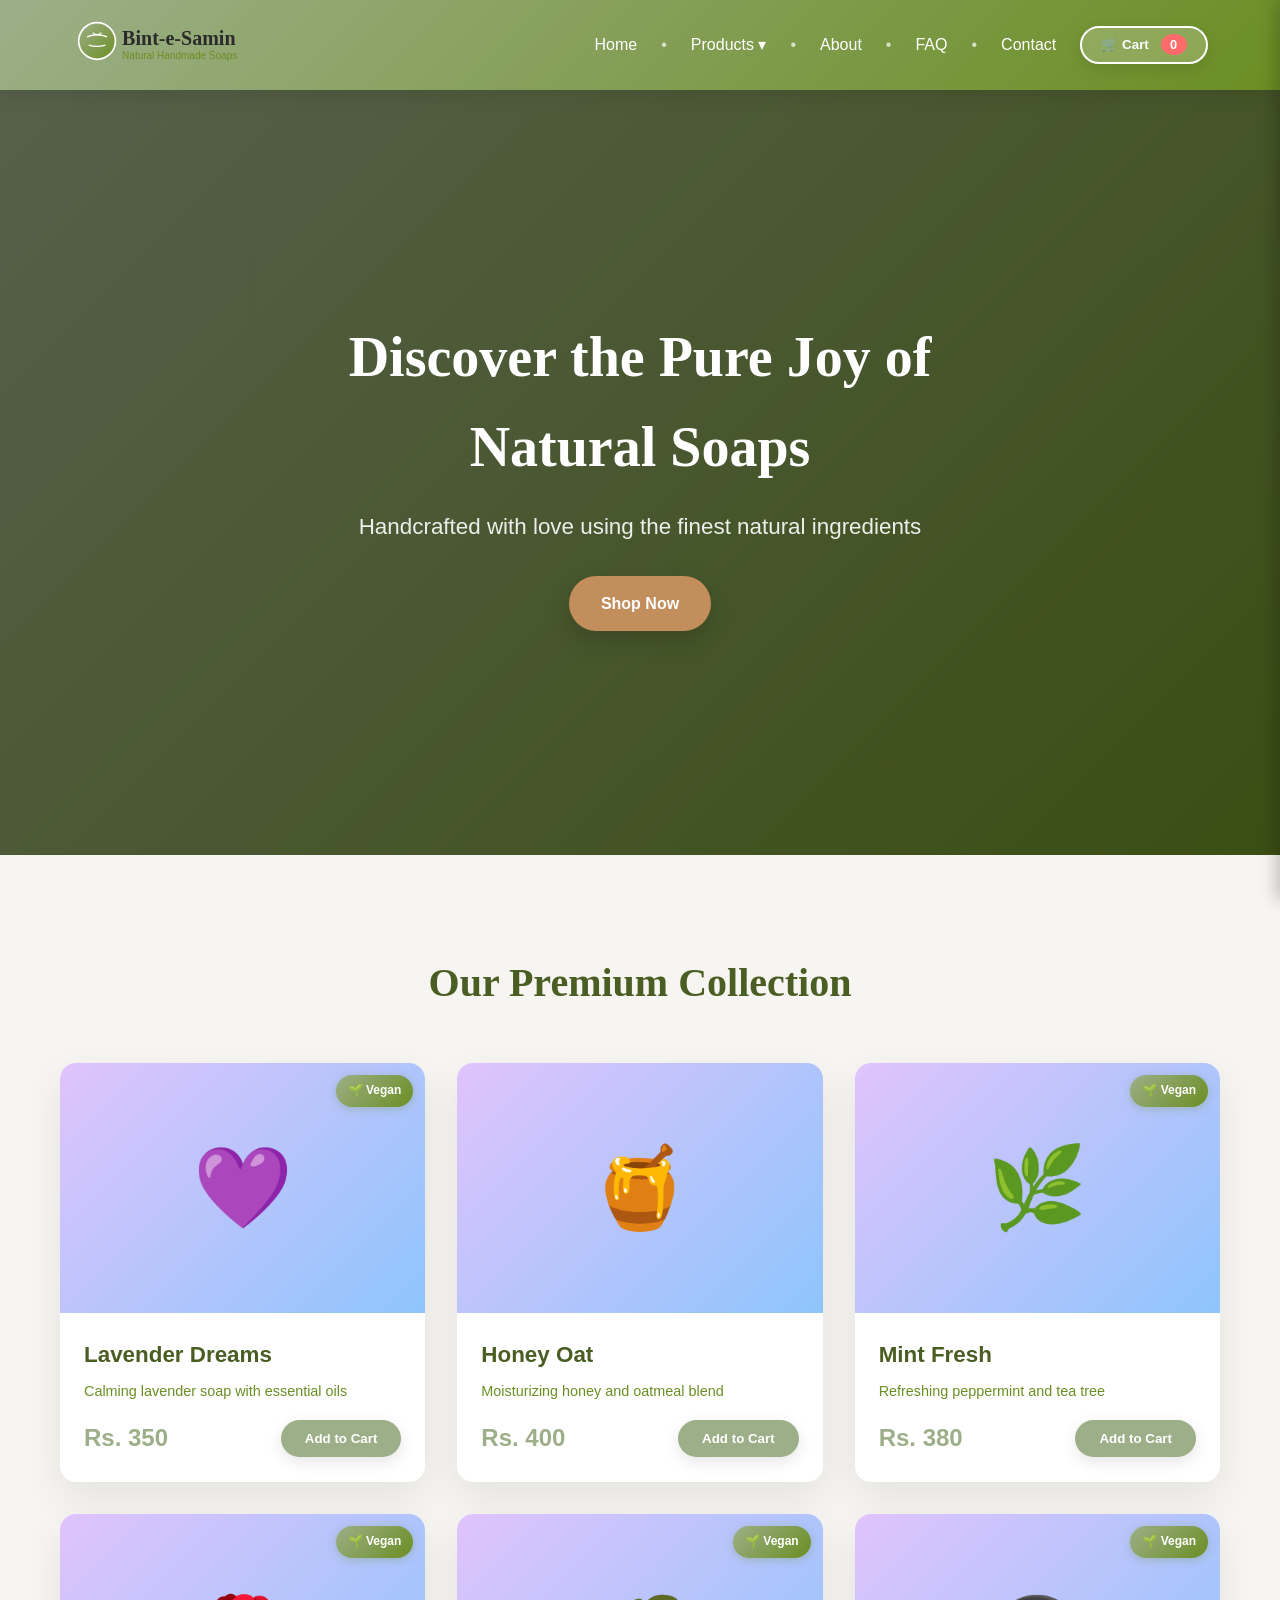
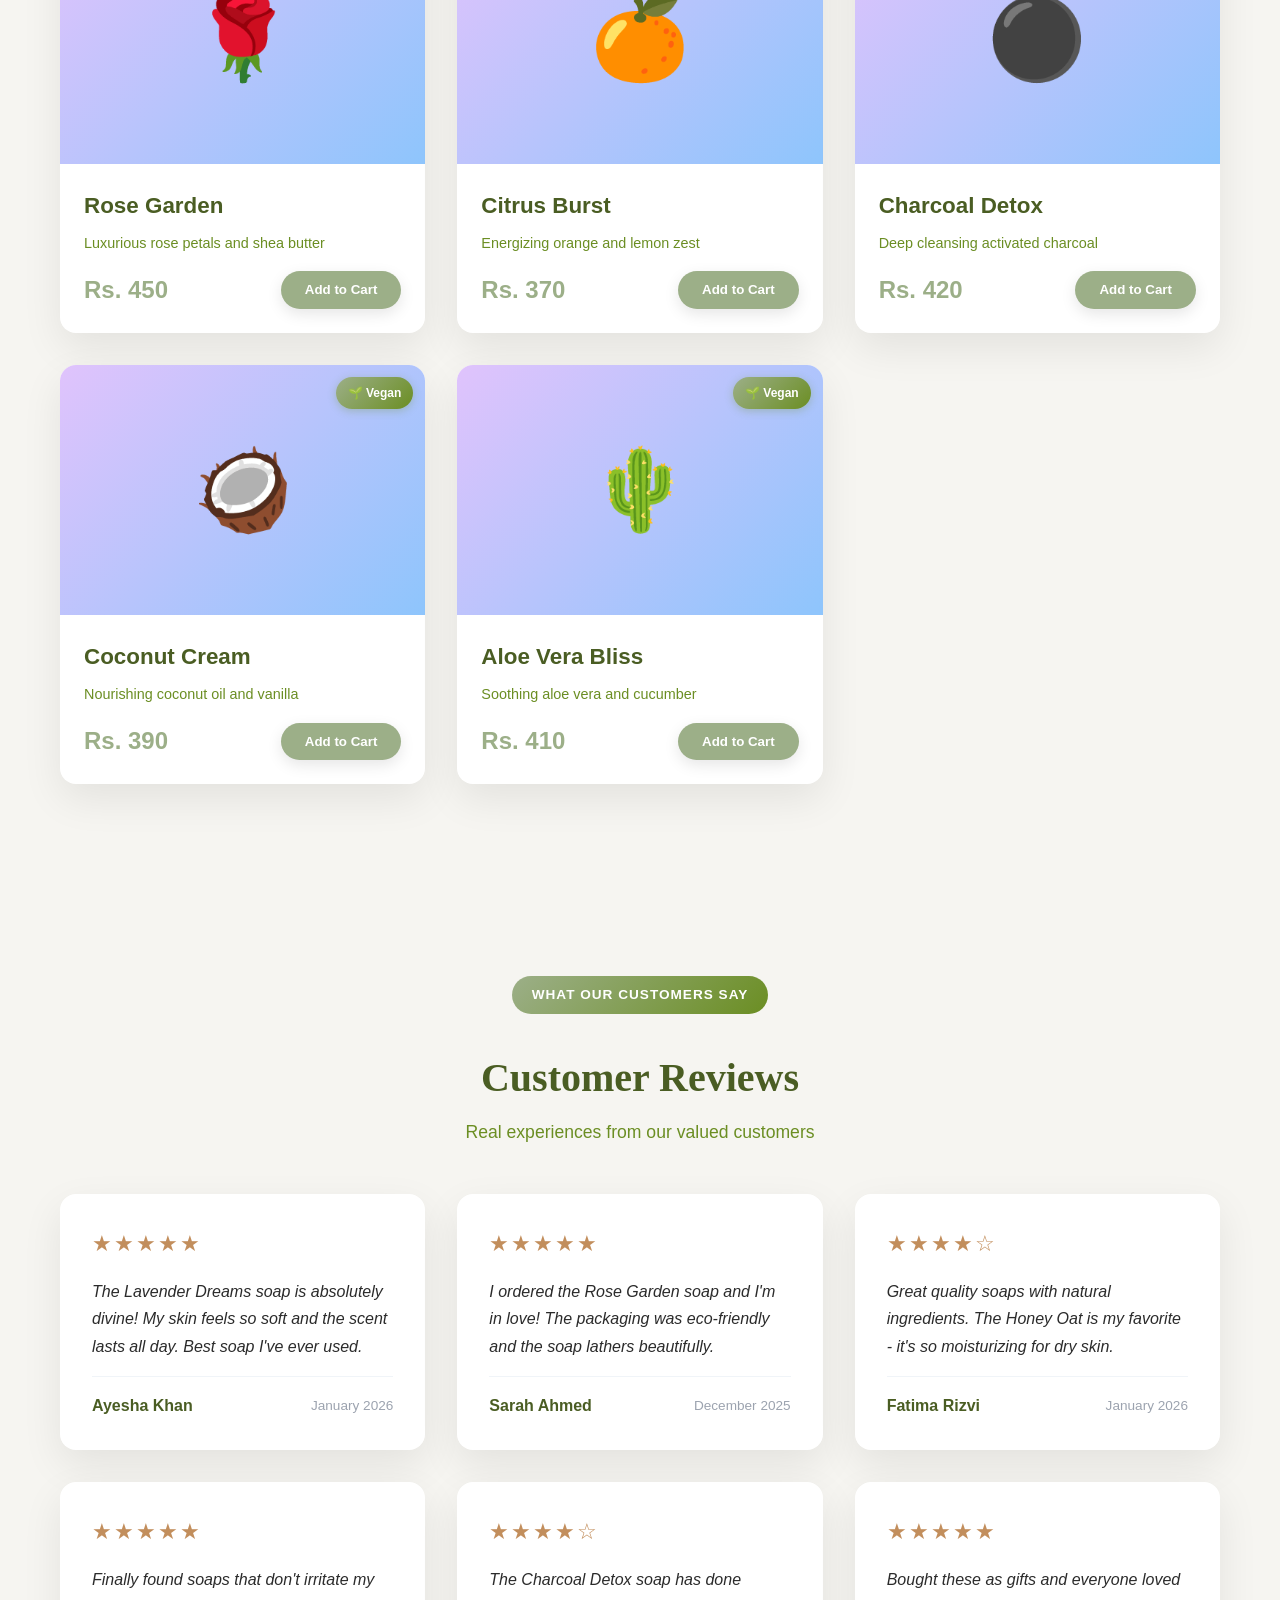
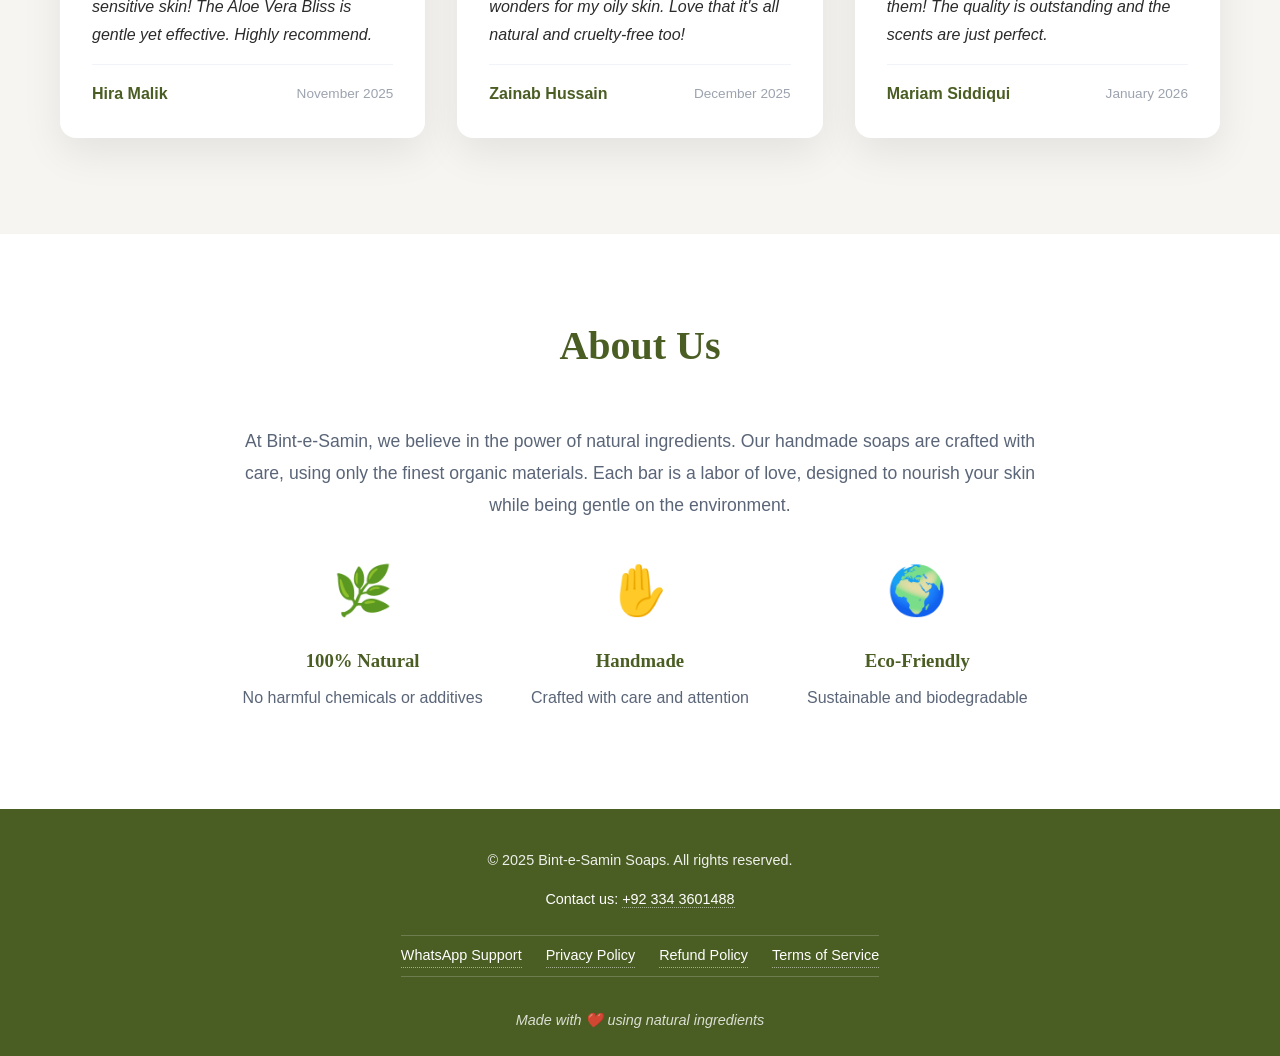
==== index.html @ ec141e9e "Add Products dropdown menu with badges and frosted glass effect - Replaced Products nav link with dr" ====
<!DOCTYPE html>
<html lang="en">
<head>

    <!-- Google tag (gtag.js) -->
<script async src="https://www.googletagmanager.com/gtag/js?id=G-VL5KR17Z7"></script>
<script>
  window.dataLayer = window.dataLayer || [];
  function gtag(){dataLayer.push(arguments);}
  gtag('js', new Date());

  gtag('config', 'G-VL5KR17Z7');
</script>
    <meta charset="UTF-8">
    <meta name="viewport" content="width=device-width, initial-scale=1.0">
    <title>Bint-e-Samin Soaps - Natural Handmade Soaps</title>
    <meta name="description" content="Discover handcrafted natural soaps made with organic ingredients. Bint-e-Samin offers lavender, honey oat, mint, rose, and more. Shop now with WhatsApp checkout!">
    <meta name="keywords" content="natural soaps, handmade soaps, organic soap, lavender soap, honey oat soap, Pakistan soap shop, Bint-e-Samin">
    <meta name="author" content="Bint-e-Samin Soaps">
    <meta name="robots" content="index, follow">

    <!-- Open Graph / Facebook -->
    <meta property="og:type" content="website">
    <meta property="og:title" content="Bint-e-Samin Soaps - Natural Handmade Soaps">
    <meta property="og:description" content="Discover handcrafted natural soaps made with organic ingredients. 100% natural, eco-friendly, and cruelty-free.">
    <meta property="og:site_name" content="Bint-e-Samin Soaps">

    <!-- Twitter -->
    <meta name="twitter:card" content="summary_large_image">
    <meta name="twitter:title" content="Bint-e-Samin Soaps - Natural Handmade Soaps">
    <meta name="twitter:description" content="Discover handcrafted natural soaps made with organic ingredients. 100% natural, eco-friendly, and cruelty-free.">
    <meta name="twitter:image" content="https://mbilalsiddiqi.github.io/bint-e-samin-soaps/logo.svg">

    <!-- Theme Color -->
    <meta name="theme-color" content="#9CAF88">

    <!-- Favicon -->
    <link rel="icon" type="image/svg+xml" href="favicon.svg">
    <link rel="alternate icon" href="favicon.ico">
    <link rel="apple-touch-icon" href="apple-touch-icon.png">

    <!-- Open Graph / Facebook -->
    <meta property="og:image" content="https://mbilalsiddiqi.github.io/bint-e-samin-soaps/logo.svg">
    <meta property="og:image:alt" content="Bint-e-Samin Soaps Logo">
    <meta property="og:image:width" content="200">
    <meta property="og:image:height" content="60">

    <!-- Content Security Policy -->
    <meta http-equiv="Content-Security-Policy" content="default-src 'self'; script-src 'self' https://www.googletagmanager.com https://*.google-analytics.com; style-src 'self' 'unsafe-inline' https://fonts.googleapis.com; img-src 'self' data: https:; font-src 'self' https://fonts.gstatic.com; connect-src 'self' https://wa.me https://www.googletagmanager.com https://*.google-analytics.com; frame-ancestors 'none'; form-action 'self' https://wa.me;">

    <!-- Schema.org JSON-LD -->
    <script type="application/ld+json">
    {
      "@context": "https://schema.org",
      "@type": "WebSite",
      "name": "Bint-e-Samin Soaps",
      "alternateName": "Bint-e-Samin Natural Handmade Soaps",
      "url": "https://mbilalsiddiqi.github.io/bint-e-samin-soaps",
      "potentialAction": {
        "@type": "SearchAction",
        "target": "https://mbilalsiddiqi.github.io/bint-e-samin-soaps/?search={search_term_string}",
        "query-input": "required name=search_term_string"
      }
    }
    </script>

    <script type="application/ld+json">
    {
      "@context": "https://schema.org",
      "@type": "Store",
      "@id": "https://mbilalsiddiqi.github.io/bint-e-samin-soaps/#store",
      "name": "Bint-e-Samin Soaps",
      "alternateName": "Bint-e-Samin Natural Handmade Soaps",
      "description": "Handcrafted natural soaps made with organic ingredients. 100% natural, eco-friendly, and cruelty-free products.",
      "url": "https://mbilalsiddiqi.github.io/bint-e-samin-soaps",
      "logo": "https://mbilalsiddiqi.github.io/bint-e-samin-soaps/favicon.svg",
      "telephone": "+92-334-3601488",
      "address": {
        "@type": "PostalAddress",
        "addressCountry": "PK"
      },
      "contactPoint": {
        "@type": "ContactPoint",
        "telephone": "+92-334-3601488",
        "contactType": "Customer Service",
        "availableLanguage": ["en", "ur"]
      },
      "paymentAccepted": ["Cash on Delivery", "Bank Transfer", "Mobile Wallet"],
      "priceRange": "PKR 350-450",
      "currenciesAccepted": "PKR",
      "openingHoursSpecification": [
        {
          "@type": "OpeningHoursSpecification",
          "dayOfWeek": ["Monday", "Tuesday", "Wednesday", "Thursday", "Friday", "Saturday", "Sunday"],
          "opens": "09:00",
          "closes": "22:00"
        }
      ],
      "sameAs": [
        "https://wa.me/923343601488"
      ],
      "hasOfferCatalog": {
        "@type": "OfferCatalog",
        "name": "Natural Handmade Soaps"
      }
    }
    </script>

    <link rel="preconnect" href="https://fonts.googleapis.com">
    <link rel="preconnect" href="https://fonts.gstatic.com" crossorigin>
    <link href="https://fonts.googleapis.com/css2?family=Inter:wght@300;400;500;600;700&family=Playfair+Display:ital,wght@0,400;0,700;0,800;1,400;1,700&display=swap" rel="stylesheet">
    <link rel="stylesheet" href="assets/css/styles.css">
</head>
<body>
    <!-- Skip to main content link for keyboard navigation -->
    <a href="#main-content" class="skip-link">Skip to main content</a>

    <!-- Header -->
    <header>
        <div class="navbar">
            <div class="container">
                <a href="index.html" class="logo">
                    <img src="logo.svg" alt="Bint-e-Samin Soaps - Natural Handmade Soaps" class="logo-img">
                </a>
                <button class="hamburger" id="hamburger" aria-label="Toggle navigation menu" aria-expanded="false" aria-controls="navLinks">
                    <span></span>
                    <span></span>
                    <span></span>
                </button>
                <nav class="nav-links" id="navLinks" aria-label="Main navigation">
                    <ul>
                        <li><a href="index.html">Home</a></li>
                        <li class="dropdown"><button class="dropdown-toggle" aria-expanded="false">Products ▾</button><ul class="dropdown-menu"><li><a href="products.html#lavender">Lavender Dreams <span class="badge best-seller">Best Seller</span></a></li><li><a href="products.html#honey">Honey Oat</a></li><li><a href="products.html#rose">Rose Garden</a></li><li><a href="products.html#mint">Mint Fresh <span class="badge limited">Limited</span></a></li><li class="divider"></li><li><a href="products.html">View All Products</a></li></ul></li>
                        <li><a href="about.html">About</a></li>
                        <li><a href="faq.html">FAQ</a></li>
                        <li><a href="contact.html">Contact</a></li>
                    </ul>
                    <button class="cart-btn" aria-label="Open shopping cart" aria-expanded="false" aria-controls="cartSidebar">
                        <span aria-hidden="true">🛒</span> Cart <span class="cart-count" id="cartCount" aria-live="polite" aria-label="Items in cart">0</span>
                    </button>
                </nav>
            </div>
        </div>
    </header>

    <!-- Hero Section -->
    <main id="main-content">
        <section id="home" class="hero">
            <div class="container">
                <div class="hero-content">
                    <h2>Discover the Pure Joy of Natural Soaps</h2>
                    <p>Handcrafted with love using the finest natural ingredients</p>
                    <a href="products.html" class="btn-primary">Shop Now</a>
                </div>
            </div>
        </section>

        <!-- Products Section -->
        <section id="products" class="products-section" aria-labelledby="products-title">
            <div class="container">
                <h2 class="section-title animate-on-scroll animate-fade-up" id="products-title">Our Premium Collection</h2>
                <div class="products-grid" id="productsGrid" role="list" aria-label="Product list">
                    <!-- Products will be loaded by JavaScript -->
                </div>
            </div>
        </section>

        <!-- Customer Reviews Section -->
        <section class="reviews-section" aria-labelledby="reviews-title">
            <div class="container">
                <div class="section-header animate-on-scroll animate-fade-in">
                    <span class="section-label">What Our Customers Say</span>
                    <h2 id="reviews-title">Customer Reviews</h2>
                    <p>Real experiences from our valued customers</p>
                </div>
                <div class="reviews-grid" id="reviewsGrid" role="list" aria-label="Customer reviews">
                    <!-- Reviews will be loaded by JavaScript -->
                </div>
            </div>
        </section>

        <!-- About Section -->
        <section id="about" class="about-section" aria-labelledby="about-title">
            <div class="container">
                <h2 class="section-title animate-on-scroll animate-fade-up" id="about-title">About Us</h2>
                <div class="about-content animate-on-scroll animate-fade-up">
                    <p>At Bint-e-Samin, we believe in the power of natural ingredients. Our handmade soaps are crafted with care, using only the finest organic materials. Each bar is a labor of love, designed to nourish your skin while being gentle on the environment.</p>
                    <div class="features" role="list">
                        <div class="feature" role="listitem">
                            <span class="feature-icon" aria-hidden="true">🌿</span>
                            <h3>100% Natural</h3>
                            <p>No harmful chemicals or additives</p>
                        </div>
                        <div class="feature" role="listitem">
                            <span class="feature-icon" aria-hidden="true">✋</span>
                            <h3>Handmade</h3>
                            <p>Crafted with care and attention</p>
                        </div>
                        <div class="feature" role="listitem">
                            <span class="feature-icon" aria-hidden="true">🌍</span>
                            <h3>Eco-Friendly</h3>
                            <p>Sustainable and biodegradable</p>
                        </div>
                    </div>
                </div>
            </div>
        </section>
    </main>

    <!-- Cart Sidebar -->
    <aside class="cart-sidebar" id="cartSidebar" role="dialog" aria-label="Shopping cart" aria-hidden="true">
        <div class="cart-header">
            <h2 id="cart-title">Your Cart</h2>
            <button class="close-btn" aria-label="Close cart">
                <span aria-hidden="true">✕</span>
            </button>
        </div>
        <div class="cart-items" id="cartItems" role="list" aria-live="polite">
            <p class="empty-cart">Your cart is empty</p>
        </div>
        <div class="cart-footer">
            <div class="cart-total">
                <span>Total:</span>
                <span class="total-amount" id="totalAmount" aria-live="polite">Rs. 0</span>
            </div>
            <button class="btn-checkout" aria-label="Checkout via WhatsApp">
                <span aria-hidden="true">💬</span> Checkout via WhatsApp
            </button>
        </div>
    </aside>

    <!-- Overlay -->
    <div class="overlay" id="overlay" aria-hidden="true"></div>

    <!-- Footer -->
    <footer>
        <div class="container">
            <div class="footer-content">
                <p class="copyright">&copy; 2025 Bint-e-Samin Soaps. All rights reserved.</p>
                <p class="contact-info">Contact us: <a href="https://wa.me/923343601488" class="footer-link">+92 334 3601488</a></p>

                <div class="footer-links">
                    <a href="https://wa.me/923343601488" class="footer-link">WhatsApp Support</a>
                    <a href="privacy.html" class="footer-link">Privacy Policy</a>
                    <a href="refund.html" class="footer-link">Refund Policy</a>
                    <a href="terms.html" class="footer-link">Terms of Service</a>
                </div>

                <p class="brand-message">Made with ❤️ using natural ingredients</p>
            </div>
        </div>
    </footer>

    <script src="assets/js/script.js"></script>
</body>
</html>
---- assets/css/styles.css ----
/* Reset and Base Styles */
* {
    margin: 0;
    padding: 0;
    box-sizing: border-box;
}

:root {
    --primary: #9CAF88;
    --secondary: #F6F5F1;
    --accent: #C28E5C;
    --text-dark: #2B2B2B;
    --text-light: #6B8E23;
    --white: #FFFFFF;
    --cream: #FAF9F6;
    --olive: #6B8E23;
    --dark-green: #4A5D23;
}

body {
    font-family: 'Inter', 'Segoe UI', Tahoma, Geneva, Verdana, sans-serif, "Apple Color Emoji", "Segoe UI Emoji", "Segoe UI Symbol", "Noto Color Emoji";
    line-height: 1.6;
    color: var(--text-dark);
    background-color: var(--secondary);
}

/* ============================================
   ACCESSIBILITY STYLES
   ============================================ */

/* Skip to main content link - visible only on focus */
.skip-link {
    position: absolute;
    top: -100px;
    left: 50%;
    transform: translateX(-50%);
    background: #9CAF88;
    color: white;
    padding: 0.75rem 1.5rem;
    border-radius: 0 0 8px 8px;
    text-decoration: none;
    font-weight: 600;
    z-index: 10000;
    transition: top 0.3s ease;
}

.skip-link:focus {
    top: 0;
    outline: 3px solid #4A5D23;
    outline-offset: 2px;
}

/* Visually hidden class for screen reader only content */
.visually-hidden {
    position: absolute;
    width: 1px;
    height: 1px;
    padding: 0;
    margin: -1px;
    overflow: hidden;
    clip: rect(0, 0, 0, 0);
    white-space: nowrap;
    border: 0;
}

/* Focus visible styles for keyboard navigation */
:focus-visible {
    outline: 3px solid #9CAF88;
    outline-offset: 2px;
}

/* Remove default focus for mouse users */
:focus:not(:focus-visible) {
    outline: none;
}

/* Enhanced focus styles for buttons */
button:focus-visible,
.btn-primary:focus-visible,
.btn-add-cart:focus-visible,
.btn-checkout:focus-visible,
.btn-submit:focus-visible,
.cart-btn:focus-visible {
    outline: 3px solid #4A5D23;
    outline-offset: 2px;
    box-shadow: 0 0 0 4px rgba(102, 126, 234, 0.3);
}

/* Enhanced focus styles for links */
a:focus-visible {
    outline: 3px solid #9CAF88;
    outline-offset: 2px;
    border-radius: 4px;
}

/* Focus styles for form inputs */
input:focus-visible,
select:focus-visible,
textarea:focus-visible {
    outline: 3px solid #9CAF88;
    outline-offset: 0;
    border-color: #9CAF88;
}

/* High contrast focus for navigation */
.nav-links a:focus-visible {
    outline: 2px solid white;
    outline-offset: 4px;
    background: rgba(255, 255, 255, 0.2);
    border-radius: 4px;
}

/* Focus styles for hamburger menu */
.hamburger:focus-visible {
    outline: 2px solid white;
    outline-offset: 4px;
}

.container {
    max-width: 1200px;
    margin: 0 auto;
    padding: 0 20px;
}

/* Header and Navigation */
header {
    background: linear-gradient(135deg, var(--primary) 0%, var(--olive) 100%);
    color: white;
    box-shadow: 0 5px 20px rgba(0,0,0,0.1);
    z-index: 100;
    position: relative;
}

.navbar {
    padding: 1rem 0;
}

.navbar .container {
    display: flex;
    justify-content: space-between; /* Logo on left, nav on right */
    align-items: center;
    padding: 0 2rem; /* Add padding to sides */
}

.logo {
    text-decoration: none;
    color: white;
    transition: opacity 0.3s;
    flex-shrink: 0; /* Prevent logo from shrinking */
}

.logo:hover {
    opacity: 0.9;
}

.logo-img {
    height: 50px;
    width: auto;
    max-width: 100%;
}

.logo h1 {
    font-size: 1.8rem;
    margin: 0;
    color: white;
    font-family: 'Playfair Display', serif;
    font-weight: 700;
}

.tagline {
    font-size: 0.8rem;
    opacity: 0.9;
    color: white;
    font-family: 'Inter', sans-serif;
    margin-top: 0.25rem;
    display: block;
}

.nav-links {
    display: flex;
    align-items: center;
    margin: 0;
    padding: 0;
}

.nav-links ul {
    display: flex;
    list-style: none;
    margin: 0;
    padding: 0;
    gap: 1.5rem; /* Space between navigation items */
}

.nav-links li {
    position: relative;
    display: flex;
    align-items: center;
}

.nav-links li:not(:last-child)::after {
    content: "•"; /* Bullet point */
    margin-left: 1.5rem;
    color: white;
    opacity: 0.7;
}

.nav-links a {
    color: white;
    text-decoration: none;
    transition: all 0.3s ease;
    font-weight: 500;
    font-size: 1rem;
    padding: 0.5rem 0;
    position: relative;
}

.nav-links a:hover {
    opacity: 0.8;
    text-decoration: underline; /* Subtle underline on hover */
}

/* Products Dropdown */
.dropdown {
    position: relative;
}

.dropdown-toggle {
    background: none;
    border: none;
    font: inherit;
    color: white;
    cursor: pointer;
    padding: 0;
    font-weight: 500;
    font-size: 1rem;
    transition: all 0.3s ease;
}

.dropdown-toggle:hover {
    opacity: 0.8;
}

.dropdown-menu {
    position: absolute;
    top: calc(100% + 12px);
    left: 50%;
    transform: translateX(-50%) translateY(10px);
    min-width: 240px;
    background: rgba(255, 255, 255, 0.92);
    backdrop-filter: blur(12px);
    border-radius: 16px;
    box-shadow: 0 15px 40px rgba(0, 0, 0, 0.12), 0 0 0 1px rgba(0, 0, 0, 0.04);
    padding: 8px 0;
    opacity: 0;
    visibility: hidden;
    transition: all 0.3s cubic-bezier(0.4, 0, 0.2, 1);
    z-index: 999;
    list-style: none;
    margin: 0;
}

.dropdown:hover .dropdown-menu,
.dropdown.open .dropdown-menu {
    opacity: 1;
    visibility: visible;
    transform: translateX(-50%) translateY(0);
}

.dropdown-menu li {
    list-style: none;
}

.dropdown-menu a {
    display: flex;
    align-items: center;
    padding: 10px 20px;
    text-decoration: none;
    color: #333;
    font-weight: 500;
    font-size: 0.95rem;
    transition: background 0.2s ease, padding-left 0.2s ease;
}

.dropdown-menu a:hover {
    background: rgba(156, 175, 136, 0.12);
    padding-left: 24px;
}

.dropdown-menu .divider {
    height: 1px;
    background: #eee;
    margin: 6px 12px;
}

.badge {
    font-size: 0.65rem;
    padding: 2px 8px;
    border-radius: 20px;
    margin-left: auto;
    font-weight: 600;
    text-transform: uppercase;
    letter-spacing: 0.5px;
}

.badge.best-seller {
    background: #9CAF88;
    color: white;
}

.badge.limited {
    background: #E8945A;
    color: white;
}

/* Position the cart button next to navigation */
.nav-links > button {
    margin-left: 1.5rem; /* Space between last nav item and cart button */
}

.cart-btn {
    background: rgba(255,255,255,0.2);
    color: white;
    border: 2px solid white;
    padding: 0.6rem 1.2rem;
    border-radius: 999px;
    cursor: pointer;
    font-weight: 600;
    transition: all 0.3s;
    box-shadow: 0 5px 15px rgba(0,0,0,.1);
    margin-left: 1.5rem; /* Add space from navigation items */
}

.cart-btn:hover {
    background: white;
    color: var(--primary);
    transform: translateY(-2px);
    box-shadow: 0 8px 25px rgba(0,0,0,.2);
}

.cart-count {
    background: #ff6b6b;
    padding: 0.2rem 0.6rem;
    border-radius: 50%;
    font-size: 0.8rem;
    margin-left: 0.5rem;
}

/* Hamburger Menu */
.hamburger {
    display: none;
    flex-direction: column;
    justify-content: space-between;
    width: 30px;
    height: 21px;
    background: transparent;
    border: none;
    cursor: pointer;
    padding: 0;
    z-index: 101;
}

.hamburger span {
    display: block;
    width: 100%;
    height: 3px;
    background: white;
    border-radius: 3px;
    transition: all 0.3s ease;
}

.hamburger.active span:nth-child(1) {
    transform: rotate(45deg) translate(5px, 5px);
}

.hamburger.active span:nth-child(2) {
    opacity: 0;
}

.hamburger.active span:nth-child(3) {
    transform: rotate(-45deg) translate(7px, -6px);
}

/* Hero Section */
.hero {
    min-height: 85vh;
    display: flex;
    align-items: center;
    background:
        linear-gradient(rgba(0,0,0,.45), rgba(0,0,0,.45)),
        linear-gradient(135deg, #9CAF88 0%, #6B8E23 100%);
    color: white;
    padding: 6rem 0;
    text-align: center;
}

.hero-content h2 {
    font-family: 'Playfair Display', serif;
    font-size: 3.5rem;
    margin-bottom: 1rem;
    font-weight: 700;
}

.hero-content p {
    font-size: 1.4rem;
    margin-bottom: 2rem;
    opacity: 0.9;
}

.btn-primary {
    display: inline-block;
    background: var(--accent);
    color: white;
    padding: 0.9rem 2rem;
    border-radius: 999px;
    text-decoration: none;
    font-weight: 600;
    transition: all .2s ease;
    box-shadow: 0 10px 25px rgba(0,0,0,.15);
}

.btn-primary:hover {
    transform: translateY(-2px);
    box-shadow: 0 15px 35px rgba(0,0,0,.25);
}

/* Products Section */
.products-section {
    padding: 6rem 0;
}

/* Filter Bar */
.filter-bar {
    display: flex;
    flex-wrap: wrap;
    gap: 1rem;
    justify-content: space-between;
    align-items: center;
    margin-bottom: 2rem;
    padding: 1.5rem;
    background: white;
    border-radius: 15px;
    box-shadow: 0 5px 15px rgba(0,0,0,0.08);
}

.search-box {
    position: relative;
    flex: 1;
    min-width: 250px;
}

.search-box input {
    width: 100%;
    padding: 0.8rem 1rem 0.8rem 3rem;
    border: 2px solid #e2e8f0;
    border-radius: 25px;
    font-size: 1rem;
    transition: border-color 0.3s, box-shadow 0.3s;
}

.search-box input:focus {
    outline: none;
    border-color: #9CAF88;
    box-shadow: 0 0 0 3px rgba(102, 126, 234, 0.1);
}

.search-icon {
    position: absolute;
    left: 1rem;
    top: 50%;
    transform: translateY(-50%);
    font-size: 1.2rem;
}

.filter-controls {
    display: flex;
    gap: 1rem;
    flex-wrap: wrap;
}

.filter-controls select {
    padding: 0.8rem 1.5rem;
    border: 2px solid #e2e8f0;
    border-radius: 25px;
    font-size: 1rem;
    background: white;
    cursor: pointer;
    transition: border-color 0.3s;
}

.filter-controls select:focus {
    outline: none;
    border-color: #9CAF88;
}

.results-count {
    color: #6B8E23; /* Improved contrast from #718096 for WCAG AA */
    margin-bottom: 1rem;
    font-size: 0.95rem;
}

.no-results {
    text-align: center;
    color: #6B8E23; /* Improved contrast from #718096 for WCAG AA */
    padding: 3rem;
    font-size: 1.1rem;
}

.section-title {
    text-align: center;
    font-size: 2.5rem;
    margin-bottom: 3rem;
    color: var(--dark-green);
    font-family: 'Playfair Display', serif;
}

.products-grid {
    display: grid;
    grid-template-columns: repeat(auto-fill, minmax(280px, 1fr));
    gap: 2rem;
}

.product-card {
    background: var(--white);
    border-radius: 16px;
    overflow: hidden;
    box-shadow: 0 15px 40px rgba(0,0,0,.08);
    transition: transform 0.3s ease, box-shadow 0.3s ease;
    position: relative;
}

.product-card:hover {
    transform: translateY(-6px);
    box-shadow: 0 20px 50px rgba(0,0,0,0.15);
}

/* Vegan Tag */
.vegan-tag {
    position: absolute;
    top: 12px;
    right: 12px;
    background: linear-gradient(135deg, #9CAF88 0%, #6B8E23 100%);
    color: white;
    padding: 0.4rem 0.75rem;
    border-radius: 20px;
    font-size: 0.75rem;
    font-weight: 600;
    z-index: 10;
    box-shadow: 0 2px 8px rgba(107, 142, 35, 0.3);
    animation: pulse-vegan 2s ease-in-out infinite;
}

@keyframes pulse-vegan {
    0%, 100% { transform: scale(1); }
    50% { transform: scale(1.05); }
}

.vegan-tag:focus-visible {
    outline: 2px solid white;
    outline-offset: 2px;
}

.product-image {
    width: 100%;
    height: 250px;
    background: linear-gradient(135deg, #e0c3fc 0%, #8ec5fc 100%);
    display: flex;
    align-items: center;
    justify-content: center;
    font-size: 5rem;
    transition: transform 0.3s ease;
}

.product-card:hover .product-image {
    transform: scale(1.1);
}

.product-info {
    padding: 1.5rem;
}

.product-name {
    font-size: 1.4rem;
    margin-bottom: 0.5rem;
    color: #4A5D23;
}

.product-description {
    color: #6B8E23; /* Improved contrast from #718096 for WCAG AA */
    margin-bottom: 1rem;
    font-size: 0.9rem;
}

.product-footer {
    display: flex;
    justify-content: space-between;
    align-items: center;
}

.product-price {
    font-size: 1.5rem;
    font-weight: 700;
    color: #9CAF88;
}

.btn-add-cart {
    background: var(--primary);
    color: white;
    border: none;
    padding: 0.7rem 1.5rem;
    border-radius: 999px;
    cursor: pointer;
    font-weight: 600;
    transition: all .2s ease;
    box-shadow: 0 5px 15px rgba(0,0,0,.1);
}

.btn-add-cart:hover {
    transform: translateY(-2px);
    box-shadow: 0 8px 25px rgba(0,0,0,.2);
}

/* About Section */
.about-section {
    background: var(--white);
    padding: 6rem 0;
}

.about-content {
    max-width: 800px;
    margin: 0 auto;
    text-align: center;
}

.about-content > p {
    font-size: 1.1rem;
    color: var(--text-dark);
    margin-bottom: 3rem;
    line-height: 1.8;
}

.features {
    display: grid;
    grid-template-columns: repeat(auto-fit, minmax(200px, 1fr));
    gap: 2rem;
    margin-top: 2rem;
}

.feature {
    text-align: center;
}

.feature-icon {
    font-size: 3rem;
    display: block;
    margin-bottom: 1rem;
}

.feature h3 {
    margin-bottom: 0.5rem;
    color: var(--dark-green);
    font-family: 'Playfair Display', serif;
}

.feature p {
    color: var(--text-light);
}

/* Cart Sidebar */
.cart-sidebar {
    position: fixed;
    right: -400px;
    top: 0;
    width: 400px;
    height: 100vh;
    background: white;
    box-shadow: -5px 0 15px rgba(0,0,0,0.2);
    z-index: 1000;
    transition: right 0.3s;
    display: flex;
    flex-direction: column;
}

.cart-sidebar.active {
    right: 0;
}

.cart-header {
    display: flex;
    justify-content: space-between;
    align-items: center;
    padding: 1.5rem;
    border-bottom: 1px solid #e2e8f0;
}

.cart-header h2 {
    font-size: 1.5rem;
    color: #4A5D23;
}

.close-btn {
    background: none;
    border: none;
    font-size: 1.5rem;
    cursor: pointer;
    color: #718096;
    transition: color 0.3s;
}

.close-btn:hover {
    color: #4A5D23;
}

.close-btn:focus-visible {
    outline: 2px solid #9CAF88;
    outline-offset: 2px;
}

.cart-items {
    flex: 1;
    overflow-y: auto;
    padding: 1rem;
}

.empty-cart {
    text-align: center;
    color: #a0aec0;
    padding: 2rem;
}

.cart-item {
    display: flex;
    gap: 1rem;
    padding: 1rem;
    border-bottom: 1px solid #e2e8f0;
}

.cart-item-info {
    flex: 1;
}

.cart-item-name {
    font-weight: 600;
    color: #4A5D23;
    margin-bottom: 0.5rem;
}

.cart-item-price {
    color: #9CAF88;
    font-weight: 600;
}

.cart-item-quantity {
    display: flex;
    align-items: center;
    gap: 0.5rem;
    margin-top: 0.5rem;
}

.qty-btn {
    background: #e2e8f0;
    border: none;
    width: 25px;
    height: 25px;
    border-radius: 50%;
    cursor: pointer;
    font-weight: 600;
    transition: background 0.3s;
}

.qty-btn:hover {
    background: #cbd5e0;
}

/* Increased touch target size for mobile accessibility (44x44px minimum) */
.qty-btn {
    min-width: 44px;
    min-height: 44px;
}

.qty-btn:focus-visible {
    outline: 2px solid #9CAF88;
    outline-offset: 2px;
}

.remove-btn {
    background: #fc8181;
    color: white;
    border: none;
    padding: 0.3rem 0.8rem;
    border-radius: 15px;
    cursor: pointer;
    font-size: 0.85rem;
    transition: background 0.3s;
}

.remove-btn:hover {
    background: #f56565;
}

.remove-btn:focus-visible {
    outline: 2px solid #4A5D23;
    outline-offset: 2px;
}

.cart-footer {
    border-top: 2px solid #e2e8f0;
    padding: 1.5rem;
}

.cart-total {
    display: flex;
    justify-content: space-between;
    font-size: 1.3rem;
    font-weight: 700;
    margin-bottom: 1rem;
    color: #4A5D23;
}

.total-amount {
    color: #9CAF88;
}

.btn-checkout {
    width: 100%;
    background: var(--accent);
    color: white;
    border: none;
    padding: 1rem;
    border-radius: 12px;
    font-size: 1.1rem;
    font-weight: 600;
    cursor: pointer;
    transition: all .2s ease;
    box-shadow: 0 10px 25px rgba(0,0,0,.15);
}

.btn-checkout:hover {
    background: #a87a4f;
    transform: translateY(-2px);
    box-shadow: 0 15px 35px rgba(0,0,0,.25);
}

.overlay {
    position: fixed;
    top: 0;
    left: 0;
    width: 100%;
    height: 100%;
    background: rgba(0,0,0,0.5);
    z-index: 999;
    display: none;
}

.overlay.active {
    display: block;
}

/* Footer */
footer {
    background: var(--dark-green);
    color: white;
    padding: 2.5rem 0 1.5rem;
}

.footer-content {
    display: flex;
    flex-direction: column;
    align-items: center;
    gap: 1rem;
    text-align: center;
}

.copyright {
    margin: 0;
    font-size: 0.9rem;
    opacity: 0.9;
}

.contact-info {
    margin: 0;
    font-size: 0.9rem;
}

.footer-link {
    color: white;
    text-decoration: none;
    transition: opacity 0.3s ease;
    border-bottom: 1px dotted rgba(255,255,255,0.5);
}

.footer-link:hover {
    opacity: 0.8;
    border-bottom: 1px solid white;
}

.footer-links {
    display: flex;
    flex-wrap: wrap;
    justify-content: center;
    gap: 1.5rem;
    margin: 0.5rem 0;
    padding: 0.5rem 0;
    border-top: 1px solid rgba(255,255,255,0.2);
    border-bottom: 1px solid rgba(255,255,255,0.2);
}

.footer-links a {
    font-size: 0.9rem;
}

.brand-message {
    margin: 0.5rem 0 0;
    font-style: italic;
    opacity: 0.8;
    font-size: 0.9rem;
}

/* Page Hero (for sub-pages) */
.page-hero {
    background:
        linear-gradient(rgba(0,0,0,.45), rgba(0,0,0,.45)),
        linear-gradient(135deg, var(--primary) 0%, var(--olive) 100%);
    color: white;
    padding: 6rem 0;
    text-align: center;
}

.page-hero h2 {
    font-family: 'Playfair Display', serif;
    font-size: 2.5rem;
    margin-bottom: 1rem;
}

.page-hero p {
    font-size: 1.2rem;
    opacity: 0.9;
}

/* Contact Section */
.contact-section {
    padding: 6rem 0;
    background: var(--white);
}

.contact-content {
    display: grid;
    grid-template-columns: 1fr 1.5fr;
    gap: 3rem;
    margin-bottom: 4rem;
}

.contact-info h3,
.contact-form-container h3 {
    font-size: 1.8rem;
    margin-bottom: 2rem;
    color: var(--dark-green);
    font-family: 'Playfair Display', serif;
}

.info-item {
    display: flex;
    gap: 1rem;
    margin-bottom: 2rem;
    padding: 1.5rem;
    background: var(--secondary);
    border-radius: 16px;
    box-shadow: 0 5px 15px rgba(0,0,0,0.05);
}

.info-icon {
    font-size: 2rem;
}

.info-item h4 {
    color: #4A5D23;
    margin-bottom: 0.5rem;
}

.info-item p {
    color: #6B8E23; /* Improved contrast from #718096 for WCAG AA */
    margin: 0.3rem 0;
}

.whatsapp-link {
    display: inline-block;
    background: #25D366;
    color: white;
    padding: 0.5rem 1rem;
    border-radius: 20px;
    text-decoration: none;
    margin-top: 0.5rem;
    font-size: 0.9rem;
    transition: background 0.3s;
}

.whatsapp-link:hover {
    background: #1fb855;
}

/* Contact Form */
.contact-form-container {
    background: #f7fafc;
    padding: 2rem;
    border-radius: 15px;
}

.contact-form {
    display: flex;
    flex-direction: column;
    gap: 1.5rem;
}

.form-group {
    display: flex;
    flex-direction: column;
}

.form-group label {
    font-weight: 600;
    color: #4A5D23;
    margin-bottom: 0.5rem;
}

.form-group input,
.form-group select,
.form-group textarea {
    padding: 0.8rem;
    border: 2px solid #e2e8f0;
    border-radius: 8px;
    font-size: 1rem;
    font-family: inherit;
    transition: border-color 0.3s;
}

.form-group input:focus,
.form-group select:focus,
.form-group textarea:focus {
    outline: none;
    border-color: #9CAF88;
}

.form-group textarea {
    resize: vertical;
}

.btn-submit {
    background: var(--accent);
    color: white;
    border: none;
    padding: 0.9rem 2rem;
    border-radius: 999px;
    font-size: 1.1rem;
    font-weight: 600;
    cursor: pointer;
    transition: all .2s ease;
    box-shadow: 0 10px 25px rgba(0,0,0,.15);
}

.btn-submit:hover {
    transform: translateY(-2px);
    box-shadow: 0 15px 35px rgba(0,0,0,.25);
}

/* FAQ Section */
.faq-section {
    margin-top: 6rem;
}

.faq-section h3 {
    font-size: 2rem;
    text-align: center;
    margin-bottom: 2rem;
    color: var(--dark-green);
    font-family: 'Playfair Display', serif;
}

.faq-grid {
    display: grid;
    grid-template-columns: repeat(auto-fit, minmax(280px, 1fr));
    gap: 2rem;
}

.faq-item {
    background: var(--white);
    padding: 1.5rem;
    border-radius: 16px;
    border-left: 4px solid var(--primary);
    box-shadow: 0 5px 15px rgba(0,0,0,0.05);
}

.faq-item h4 {
    color: #4A5D23;
    margin-bottom: 0.8rem;
}

.faq-item p {
    color: #6B8E23; /* Improved contrast from #718096 for WCAG AA */
}

/* Benefits Section */
.benefits-section {
    padding: 6rem 0;
    background: var(--secondary);
}

.benefits-grid {
    display: grid;
    grid-template-columns: repeat(auto-fit, minmax(300px, 1fr));
    gap: 2rem;
}

.benefit-card {
    background: var(--white);
    padding: 2rem;
    border-radius: 16px;
    text-align: center;
    box-shadow: 0 15px 40px rgba(0,0,0,.08);
    transition: transform 0.25s ease;
}

.benefit-card:hover {
    transform: translateY(-6px);
}

.benefit-icon {
    font-size: 3rem;
    display: block;
    margin-bottom: 1rem;
}

.benefit-card h3 {
    color: #4A5D23;
    margin-bottom: 1rem;
}

.benefit-card p {
    color: #6B8E23; /* Improved contrast from #718096 for WCAG AA */
    line-height: 1.6;
}

/* Reviews Section */
.reviews-section {
    padding: 6rem 0;
    background: var(--secondary);
}

.reviews-section .section-header {
    text-align: center;
    margin-bottom: 3rem;
}

.reviews-section .section-header h2 {
    font-family: 'Playfair Display', serif;
    font-size: 2.5rem;
    color: var(--dark-green);
    margin: 1rem 0 0.5rem;
}

.reviews-section .section-header p {
    color: #6B8E23;
    font-size: 1.1rem;
}

.reviews-grid {
    display: grid;
    grid-template-columns: repeat(auto-fit, minmax(300px, 1fr));
    gap: 2rem;
}

.review-card {
    background: var(--white);
    padding: 2rem;
    border-radius: 16px;
    box-shadow: 0 15px 40px rgba(0, 0, 0, .08);
    transition: transform 0.3s ease, box-shadow 0.3s ease;
    display: flex;
    flex-direction: column;
    gap: 1rem;
}

.review-card:hover {
    transform: translateY(-6px);
    box-shadow: 0 20px 50px rgba(0, 0, 0, 0.15);
}

.review-stars {
    font-size: 1.4rem;
    color: var(--accent);
    letter-spacing: 2px;
}

.review-text {
    color: var(--text-dark);
    line-height: 1.7;
    font-style: italic;
    flex: 1;
}

.review-footer {
    display: flex;
    justify-content: space-between;
    align-items: center;
    padding-top: 1rem;
    border-top: 1px solid #f0f4f8;
}

.review-author {
    font-weight: 600;
    color: var(--dark-green);
}

.review-date {
    font-size: 0.85rem;
    color: #9CA3AF;
}

@media (max-width: 768px) {
    .reviews-grid {
        grid-template-columns: 1fr;
    }

    .reviews-section .section-header h2 {
        font-size: 2rem;
    }
}

/* CTA Section */
.cta-section {
    background: linear-gradient(135deg, var(--primary) 0%, var(--olive) 100%);
    color: white;
    padding: 6rem 0;
}

.cta-content {
    text-align: center;
}

.cta-content h2 {
    font-family: 'Playfair Display', serif;
    font-size: 2.5rem;
    margin-bottom: 1rem;
}

.cta-content p {
    font-size: 1.2rem;
    margin-bottom: 2rem;
    opacity: 0.9;
}

/* Responsive Design */
@media (max-width: 768px) {
    .hamburger {
        display: flex;
        position: relative;
        z-index: 1001;
    }

    .navbar .container {
        padding: 1rem;
    }

    .hamburger {
        display: flex;
        position: absolute;
        right: 1rem;
        top: 1.5rem;
        z-index: 1001;
    }

    .nav-links {
        position: absolute;
        top: calc(100% + 0.5rem);
        left: 1rem;
        right: 1rem;
        background: linear-gradient(135deg, rgba(156, 175, 136, 0.98) 0%, rgba(107, 142, 35, 0.98) 100%);
        padding: 0 1.5rem;
        box-shadow: 0 15px 40px rgba(0, 0, 0, 0.25), 0 0 0 1px rgba(255, 255, 255, 0.1) inset;
        border-radius: 20px;
        z-index: 1000;
        backdrop-filter: blur(15px);
        max-height: 0;
        opacity: 0;
        overflow: hidden;
        transform: translateY(-15px) scale(0.97);
        transform-origin: top center;
        transition: max-height 0.4s cubic-bezier(0.34, 1.56, 0.64, 1),
                    opacity 0.35s cubic-bezier(0.4, 0, 0.2, 1),
                    transform 0.4s cubic-bezier(0.34, 1.56, 0.64, 1),
                    padding 0.35s cubic-bezier(0.4, 0, 0.2, 1);
        pointer-events: none;
    }

    .nav-links.active {
        max-height: 500px;
        opacity: 1;
        transform: translateY(0) scale(1);
        padding: 1.5rem;
        pointer-events: auto;
    }

    .nav-links ul {
        flex-direction: column;
        gap: 0.25rem;
        align-items: center;
    }

    .nav-links li {
        justify-content: center;
        width: 100%;
        opacity: 0;
        transform: translateY(-8px);
        animation: none;
    }

    .nav-links.active li {
        animation: menuItemSlideIn 0.3s cubic-bezier(0.4, 0, 0.2, 1) forwards;
    }

    .nav-links.active li:nth-child(1) { animation-delay: 0.05s; }
    .nav-links.active li:nth-child(2) { animation-delay: 0.1s; }
    .nav-links.active li:nth-child(3) { animation-delay: 0.15s; }
    .nav-links.active li:nth-child(4) { animation-delay: 0.2s; }
    .nav-links.active li:nth-child(5) { animation-delay: 0.25s; }

    .nav-links li:not(:last-child)::after {
        display: none;
    }

    .nav-links a {
        padding: 0.85rem 1rem;
        text-align: center;
        display: block;
        width: 100%;
        border-radius: 12px;
        transition: background 0.2s ease, transform 0.2s ease;
    }

    .nav-links a:hover,
    .nav-links a:active {
        background: rgba(255, 255, 255, 0.15);
        text-decoration: none;
        transform: scale(1.02);
    }

    .nav-links a:last-of-type {
        margin-bottom: 0;
    }

    .nav-links .cart-btn {
        margin-top: 0.75rem;
        width: 100%;
        justify-self: center;
        border-radius: 12px;
        opacity: 0;
        transform: translateY(-8px);
        animation: none;
    }

    .nav-links.active .cart-btn {
        animation: menuItemSlideIn 0.3s cubic-bezier(0.4, 0, 0.2, 1) forwards;
        animation-delay: 0.3s;
    }

    /* Mobile dropdown - disable hover, use click */
    .dropdown:hover .dropdown-menu {
        opacity: 0;
        visibility: hidden;
        transform: none;
    }

    .dropdown.open .dropdown-menu {
        opacity: 1;
        visibility: visible;
        transform: none;
        position: static;
        min-width: 100%;
        background: rgba(255, 255, 255, 0.15);
        backdrop-filter: none;
        box-shadow: none;
        border-radius: 12px;
        margin-top: 0.5rem;
        padding: 0.5rem 0;
    }

    .dropdown-menu a {
        color: white;
        justify-content: center;
    }

    .dropdown-menu a:hover {
        background: rgba(255, 255, 255, 0.1);
        padding-left: 20px;
    }

    .dropdown-menu .divider {
        background: rgba(255, 255, 255, 0.2);
    }

    .dropdown-toggle {
        color: white;
        padding: 0.85rem 1rem;
        width: 100%;
        text-align: center;
        border-radius: 12px;
    }

    .hero-content h2 {
        font-size: 2rem;
    }

    .hero-content p {
        font-size: 1.1rem;
    }

    .products-grid {
        grid-template-columns: repeat(auto-fill, minmax(250px, 1fr));
    }

    .cart-sidebar {
        width: 100%;
        right: -100%;
    }

    .contact-content {
        grid-template-columns: 1fr;
        gap: 2rem;
    }

    .page-hero h2 {
        font-size: 2rem;
    }

    .benefits-grid,
    .faq-grid {
        grid-template-columns: 1fr;
    }

    .filter-bar {
        flex-direction: column;
        gap: 1rem;
    }

    .search-box {
        width: 100%;
        min-width: unset;
    }

    .filter-controls {
        width: 100%;
        justify-content: center;
    }

    .filter-controls select {
        flex: 1;
        min-width: 140px;
    }
}

/* ============================================
   ABOUT PAGE STYLES
   ============================================ */

.about-page-section {
    padding: 4rem 0;
}

.about-block {
    max-width: 900px;
    margin: 0 auto 4rem;
    text-align: center;
}

.about-block:last-of-type {
    margin-bottom: 3rem;
}

.about-icon {
    font-size: 4rem;
    margin-bottom: 1.5rem;
}

.about-block h2 {
    font-size: 2rem;
    color: #4A5D23;
    margin-bottom: 1.5rem;
}

.about-block p {
    color: #6B8E23;
    font-size: 1.1rem;
    line-height: 1.8;
    margin-bottom: 1rem;
}

.features-grid {
    display: grid;
    grid-template-columns: repeat(3, 1fr);
    gap: 2rem;
    margin-top: 2rem;
}

.feature-card {
    background: white;
    padding: 2rem;
    border-radius: 15px;
    box-shadow: 0 5px 20px rgba(0, 0, 0, 0.08);
    transition: transform 0.3s ease, box-shadow 0.3s ease;
}

.feature-card:hover {
    transform: translateY(-5px);
    box-shadow: 0 10px 30px rgba(0, 0, 0, 0.12);
}

.feature-card .feature-icon {
    font-size: 3rem;
    display: block;
    margin-bottom: 1rem;
}

.feature-card h3 {
    font-size: 1.2rem;
    color: #4A5D23;
    margin-bottom: 0.75rem;
}

.feature-card p {
    color: #6B8E23;
    font-size: 0.95rem;
    line-height: 1.6;
    margin-bottom: 0;
}

.promise-block {
    background: linear-gradient(135deg, #9CAF88 0%, #6B8E23 100%);
    padding: 3rem;
    border-radius: 20px;
    color: white;
}

.promise-block h2 {
    color: white;
}

.promise-block p {
    color: rgba(255, 255, 255, 0.95);
}

.about-cta {
    text-align: center;
    padding: 3rem;
    background: #FAF9F6;
    border-radius: 20px;
    margin-top: 3rem;
}

.about-cta h2 {
    font-size: 1.8rem;
    color: #4A5D23;
    margin-bottom: 1rem;
}

.about-cta p {
    color: #6B8E23;
    margin-bottom: 2rem;
    font-size: 1.1rem;
}

.cta-buttons {
    display: flex;
    gap: 1rem;
    justify-content: center;
    flex-wrap: wrap;
}

.btn-secondary {
    display: inline-block;
    padding: 0.9rem 2rem;
    background: transparent;
    color: var(--primary);
    border: 2px solid var(--primary);
    border-radius: 999px;
    font-weight: 600;
    text-decoration: none;
    transition: all 0.2s ease;
    box-shadow: 0 5px 15px rgba(0,0,0,.05);
}

.btn-secondary:hover {
    background: var(--primary);
    color: white;
    box-shadow: 0 8px 25px rgba(0,0,0,.15);
}

/* ============================================
   FAQ PAGE STYLES
   ============================================ */

.faq-page-section {
    padding: 4rem 0;
}

.faq-category {
    max-width: 900px;
    margin: 0 auto 3rem;
}

.faq-category-title {
    font-size: 1.5rem;
    color: #4A5D23;
    margin-bottom: 1.5rem;
    padding-bottom: 0.75rem;
    border-bottom: 2px solid #9CAF88;
    display: flex;
    align-items: center;
    gap: 0.5rem;
}

.accordion {
    display: flex;
    flex-direction: column;
    gap: 1rem;
}

.accordion-item {
    background: white;
    border-radius: 12px;
    box-shadow: 0 2px 10px rgba(0, 0, 0, 0.08);
    overflow: hidden;
    transition: box-shadow 0.3s cubic-bezier(0.4, 0, 0.2, 1);
    will-change: box-shadow;
}

.accordion-item:hover {
    box-shadow: 0 5px 20px rgba(0, 0, 0, 0.12);
}

.accordion-item.active {
    box-shadow: 0 5px 25px rgba(102, 126, 234, 0.2);
}

.accordion-header {
    width: 100%;
    padding: 1.25rem 1.5rem;
    background: white;
    border: none;
    cursor: pointer;
    display: flex;
    justify-content: space-between;
    align-items: center;
    font-size: 1rem;
    font-weight: 600;
    color: #4A5D23;
    text-align: left;
    transition: background 0.4s cubic-bezier(0.4, 0, 0.2, 1), color 0.4s cubic-bezier(0.4, 0, 0.2, 1);
}

.accordion-header:hover {
    background: #FAF9F6;
}

.accordion-item.active .accordion-header {
    background: linear-gradient(135deg, #9CAF88 0%, #6B8E23 100%);
    color: white;
}

.accordion-icon {
    font-size: 1.5rem;
    font-weight: 300;
    transition: transform 0.4s cubic-bezier(0.4, 0, 0.2, 1);
    min-width: 24px;
    text-align: center;
}

.accordion-content {
    max-height: 0;
    overflow: hidden;
    transition: max-height 0.5s cubic-bezier(0.4, 0, 0.2, 1), padding 0.5s cubic-bezier(0.4, 0, 0.2, 1), opacity 0.3s ease;
    background: #FAF9F6;
    opacity: 0;
    transform: translateZ(0);
    backface-visibility: hidden;
}

.accordion-item.active .accordion-content {
    max-height: 1000px;
    padding: 1.5rem;
    opacity: 1;
}

.accordion-content p {
    color: #6B8E23;
    line-height: 1.8;
    margin: 0;
}

.faq-cta {
    max-width: 900px;
    margin: 3rem auto 0;
    text-align: center;
    padding: 3rem;
    background: linear-gradient(135deg, #9CAF88 0%, #6B8E23 100%);
    border-radius: 20px;
    color: white;
}

.faq-cta h3 {
    font-size: 1.8rem;
    margin-bottom: 0.75rem;
}

.faq-cta p {
    opacity: 0.95;
    margin-bottom: 1.5rem;
}

.faq-cta .btn-primary {
    background: white;
    color: #9CAF88;
}

.faq-cta .btn-primary:hover {
    background: rgba(255, 255, 255, 0.9);
}

.faq-cta .btn-secondary {
    background: transparent;
    color: white;
    border-color: white;
}

.faq-cta .btn-secondary:hover {
    background: white;
    color: #9CAF88;
}

/* ============================================
   ABOUT PAGE - NEW DESIGN
   ============================================ */

/* Hero Section */
.about-hero {
    background: linear-gradient(135deg, #9CAF88 0%, #6B8E23 100%);
    padding: 6rem 2rem;
    text-align: center;
    color: white;
}

.hero-content {
    max-width: 700px;
    margin: 0 auto;
}

.hero-emoji {
    display: block;
    font-size: 4rem;
    margin-bottom: 1rem;
    animation: float 3s ease-in-out infinite;
}

@keyframes float {
    0%, 100% { transform: translateY(0); }
    50% { transform: translateY(-10px); }
}

.about-hero h1 {
    font-size: 3.5rem;
    margin-bottom: 1rem;
    font-weight: 700;
}

.hero-subtitle {
    font-size: 1.4rem;
    opacity: 0.95;
    font-weight: 300;
}

/* About Sections General */
.about-section {
    padding: 5rem 0;
}

.section-label {
    display: inline-block;
    background: linear-gradient(135deg, #9CAF88 0%, #6B8E23 100%);
    color: white;
    padding: 0.5rem 1.25rem;
    border-radius: 50px;
    font-size: 0.85rem;
    font-weight: 600;
    text-transform: uppercase;
    letter-spacing: 1px;
    margin-bottom: 1rem;
}

.section-header {
    text-align: center;
    max-width: 600px;
    margin: 0 auto 3rem;
}

.section-header h2 {
    font-size: 2.5rem;
    color: #4A5D23;
    margin-bottom: 0.75rem;
}

.section-header p {
    color: #6B8E23;
    font-size: 1.1rem;
}

/* Journey Section */
.journey-section {
    background: #FAF9F6;
}

.about-grid {
    display: grid;
    grid-template-columns: 1.5fr 1fr;
    gap: 4rem;
    align-items: center;
}

.about-content h2 {
    font-size: 2rem;
    color: #4A5D23;
    margin-bottom: 1.5rem;
}

.lead-text {
    font-size: 1.2rem;
    color: #4A5D23;
    font-weight: 500;
    margin-bottom: 1rem;
}

.about-content p {
    color: #5a6578;
    margin-bottom: 1rem;
    line-height: 1.8;
}

/* Journey Stats */
.journey-stats {
    display: flex;
    gap: 2rem;
    margin-top: 2rem;
    padding-top: 2rem;
    border-top: 2px solid #e8e8e8;
}

.stat-item {
    text-align: center;
}

.stat-number {
    display: block;
    font-size: 2.5rem;
    font-weight: 700;
    color: #6B8E23;
}

.stat-label {
    font-size: 0.9rem;
    color: #5a6578;
    text-transform: uppercase;
    letter-spacing: 0.5px;
}

/* About Visual Cards */
.about-visual {
    display: flex;
    flex-direction: column;
    gap: 1rem;
}

.visual-card {
    background: white;
    padding: 1.5rem;
    border-radius: 16px;
    display: flex;
    align-items: center;
    gap: 1rem;
    box-shadow: 0 4px 20px rgba(0, 0, 0, 0.08);
    transition: transform 0.3s ease, box-shadow 0.3s ease;
}

.visual-card:hover {
    transform: translateX(10px);
    box-shadow: 0 6px 25px rgba(0, 0, 0, 0.12);
}

.visual-card.accent {
    background: linear-gradient(135deg, #9CAF88 0%, #6B8E23 100%);
    color: white;
}

.visual-emoji {
    font-size: 2.5rem;
}

.visual-text {
    font-weight: 600;
    font-size: 1.1rem;
}

.visual-card.accent .visual-text {
    color: white;
}

/* Values Section */
.values-section {
    background: white;
}

.values-grid {
    display: grid;
    grid-template-columns: repeat(3, 1fr);
    gap: 2rem;
}

.value-card {
    background: #FAF9F6;
    padding: 2rem;
    border-radius: 16px;
    text-align: center;
    transition: transform 0.3s ease, box-shadow 0.3s ease;
}

.value-card:hover {
    transform: translateY(-8px);
    box-shadow: 0 12px 30px rgba(107, 142, 35, 0.15);
}

.value-icon {
    width: 70px;
    height: 70px;
    background: linear-gradient(135deg, #9CAF88 0%, #6B8E23 100%);
    border-radius: 50%;
    display: flex;
    align-items: center;
    justify-content: center;
    margin: 0 auto 1.25rem;
    font-size: 1.8rem;
}

.value-card h3 {
    font-size: 1.2rem;
    color: #4A5D23;
    margin-bottom: 0.75rem;
}

.value-card p {
    color: #5a6578;
    font-size: 0.95rem;
    line-height: 1.7;
}

/* Process Timeline */
.process-section {
    background: #FAF9F6;
}

.process-timeline {
    max-width: 800px;
    margin: 0 auto;
}

.process-step {
    display: flex;
    gap: 2rem;
    padding: 2rem 0;
    position: relative;
}

.process-step:not(:last-child)::after {
    content: '';
    position: absolute;
    left: 25px;
    top: 90px;
    bottom: 0;
    width: 3px;
    background: linear-gradient(180deg, #9CAF88 0%, #6B8E23 100%);
    opacity: 0.3;
}

.step-number {
    width: 50px;
    height: 50px;
    background: linear-gradient(135deg, #9CAF88 0%, #6B8E23 100%);
    color: white;
    border-radius: 50%;
    display: flex;
    align-items: center;
    justify-content: center;
    font-size: 1.3rem;
    font-weight: 700;
    flex-shrink: 0;
    z-index: 1;
}

.step-content h3 {
    font-size: 1.2rem;
    color: #4A5D23;
    margin-bottom: 0.5rem;
}

.step-content p {
    color: #5a6578;
    line-height: 1.7;
}

/* Promise Section */
.promise-section {
    background: white;
}

.promise-card {
    background: linear-gradient(135deg, #9CAF88 0%, #6B8E23 100%);
    border-radius: 24px;
    padding: 4rem;
    display: flex;
    align-items: flex-start;
    gap: 3rem;
    color: white;
}

.promise-icon {
    font-size: 5rem;
    flex-shrink: 0;
}

.promise-content h2 {
    font-size: 2rem;
    margin-bottom: 1rem;
}

.promise-content > p {
    font-size: 1.1rem;
    opacity: 0.95;
    margin-bottom: 1.5rem;
    line-height: 1.7;
}

.promise-list {
    list-style: none;
    padding: 0;
}

.promise-list li {
    padding: 0.5rem 0;
    padding-left: 2rem;
    position: relative;
    font-size: 1rem;
}

.promise-list li::before {
    content: '✓';
    position: absolute;
    left: 0;
    color: white;
    font-weight: bold;
}

/* CTA Section */
.cta-section {
    background: #FAF9F6;
}

.cta-card {
    background: white;
    border-radius: 24px;
    padding: 4rem;
    text-align: center;
    box-shadow: 0 8px 30px rgba(0, 0, 0, 0.08);
}

.cta-card h2 {
    font-size: 2rem;
    color: #4A5D23;
    margin-bottom: 1rem;
}

.cta-card p {
    color: #5a6578;
    font-size: 1.1rem;
    margin-bottom: 2rem;
    max-width: 500px;
    margin-left: auto;
    margin-right: auto;
}

.cta-card .cta-buttons {
    justify-content: center;
}

.cta-card .btn-primary {
    background: linear-gradient(135deg, #9CAF88 0%, #6B8E23 100%);
    color: white;
}

.cta-card .btn-primary:hover {
    box-shadow: 0 6px 20px rgba(107, 142, 35, 0.35);
}

/* ============================================
   RESPONSIVE - ABOUT & FAQ
   ============================================ */

@media (max-width: 768px) {
    /* Hero Section Mobile */
    .about-hero {
        padding: 4rem 1.5rem;
    }

    .hero-emoji {
        font-size: 3rem;
    }

    .about-hero h1 {
        font-size: 2.5rem;
    }

    .hero-subtitle {
        font-size: 1.1rem;
    }

    /* About Sections Mobile */
    .about-section {
        padding: 3rem 0;
    }

    .section-header h2 {
        font-size: 1.8rem;
    }

    /* Journey Section Mobile */
    .about-grid {
        grid-template-columns: 1fr;
        gap: 2rem;
    }

    .about-content h2 {
        font-size: 1.6rem;
    }

    .lead-text {
        font-size: 1.1rem;
    }

    .journey-stats {
        flex-wrap: wrap;
        justify-content: center;
        gap: 1.5rem;
    }

    .stat-item {
        flex: 1;
        min-width: 80px;
    }

    .stat-number {
        font-size: 2rem;
    }

    .about-visual {
        flex-direction: row;
        flex-wrap: wrap;
        justify-content: center;
    }

    .visual-card {
        flex: 1;
        min-width: 140px;
        padding: 1rem;
    }

    .visual-emoji {
        font-size: 2rem;
    }

    .visual-text {
        font-size: 0.9rem;
    }

    /* Values Section Mobile */
    .values-grid {
        grid-template-columns: 1fr;
        gap: 1rem;
    }

    .value-card {
        padding: 1.5rem;
    }

    .value-icon {
        width: 60px;
        height: 60px;
        font-size: 1.5rem;
    }

    /* Process Section Mobile */
    .process-timeline {
        padding-left: 20px;
    }

    .process-step {
        flex-direction: row;
        align-items: flex-start;
        gap: 1rem;
        padding: 1.5rem 0;
        padding-left: 20px;
    }

    .process-step:not(:last-child)::after {
        left: 19px;
        top: 50px;
        bottom: -1.5rem;
    }

    .step-number {
        width: 40px;
        height: 40px;
        font-size: 1rem;
        flex-shrink: 0;
    }

    .step-content {
        flex: 1;
        padding-top: 5px;
    }

    .step-content h3 {
        font-size: 1.1rem;
        margin-bottom: 0.25rem;
    }

    .step-content p {
        font-size: 0.9rem;
        line-height: 1.6;
        margin: 0;
    }

    /* Promise Card Mobile */
    .promise-card {
        flex-direction: column;
        align-items: center;
        text-align: center;
        padding: 2.5rem 1.5rem;
        gap: 1.5rem;
    }

    .promise-icon {
        font-size: 4rem;
    }

    .promise-content h2 {
        font-size: 1.6rem;
    }

    .promise-content > p {
        font-size: 1rem;
    }

    .promise-list {
        text-align: left;
        display: inline-block;
    }

    /* CTA Section Mobile */
    .cta-card {
        padding: 2.5rem 1.5rem;
    }

    .cta-card h2 {
        font-size: 1.6rem;
    }

    .cta-card p {
        font-size: 1rem;
    }

    .about-cta {
        padding: 2rem;
    }

    .faq-category-title {
        font-size: 1.3rem;
    }

    .accordion-header {
        padding: 1rem 1.25rem;
        font-size: 0.95rem;
    }

    .accordion-item.active .accordion-content {
        padding: 1.25rem;
    }

    .faq-cta {
        padding: 2rem;
    }

    .cta-buttons {
        flex-direction: column;
        align-items: center;
    }

    .btn-primary,
    .btn-secondary {
        width: 100%;
        max-width: 280px;
        text-align: center;
    }
}

/* ============================================

/* ============================================
   PROCESS TIMELINE STYLES (RECREATED)
   ============================================ */

.process-timeline {
    max-width: 800px;
    margin: 3rem auto;
    padding: 0 10px;
}

.process-step {
    display: flex;
    align-items: flex-start; /* Aligns bubble to top */
    gap: 20px;
    margin-bottom: 2rem;
    position: relative;
}

/* Vertical Connection Line */
.process-step:not(:last-child)::after {
    content: '';
    position: absolute;
    left: 20px; /* Center of 40px bubble */
    top: 40px; /* Start right below bubble */
    bottom: -2rem; /* Extend fully through margin to next item */
    width: 3px;
    background: #cbd5e0;
    transform: translateX(-50%);
    z-index: 0;
}

.step-number {
    flex-shrink: 0; /* Never shrink */
    width: 40px;
    height: 40px;
    background: #6B8E23;
    color: white;
    border-radius: 50%;
    display: flex;
    justify-content: center;
    align-items: center;
    font-weight: bold;
    font-size: 1.2rem;
    z-index: 1;
    box-shadow: 0 4px 6px rgba(107, 142, 35, 0.2);
    border: 4px solid #FAF9F6; /* Matches body background */
}

.step-content {
    background: white;
    padding: 1.5rem;
    border-radius: 15px;
    box-shadow: 0 2px 15px rgba(0,0,0,0.05);
    flex: 1; /* Take all remaining space */
    border: 1px solid #f0f4f8;
}

.step-content h3 {
    margin-top: 0;
    margin-bottom: 0.5rem;
    color: #4A5D23;
    font-size: 1.25rem;
}

.step-content p {
    margin: 0;
    color: #666;
    line-height: 1.6;
    font-size: 1rem;
}

/* Start line slightly higher inside bubble for overlap safety */
.process-timeline {
    z-index: 1;
}

/* Mobile Tweaks */
@media (max-width: 480px) {
    .process-timeline {
        margin: 2rem auto;
    }
    
    .process-step {
        gap: 15px;
        margin-bottom: 1.5rem;
    }
    
    .process-step:not(:last-child)::after {
        bottom: -1.5rem; /* Match margin-bottom */
    }
    
    .step-content {
        padding: 1.2rem;
    }
    
    .step-content h3 {
        font-size: 1.1rem;
    }
    
    .step-content p {
        font-size: 0.95rem;
    }
}

/* ============================================
   SCROLL & PAGE LOAD ANIMATIONS
   ============================================ */

/* Keyframes */
@keyframes menuItemSlideIn {
    from {
        opacity: 0;
        transform: translateY(-8px);
    }
    to {
        opacity: 1;
        transform: translateY(0);
    }
}

@keyframes fadeInUp {
    from {
        opacity: 0;
        transform: translateY(30px);
    }
    to {
        opacity: 1;
        transform: translateY(0);
    }
}

@keyframes fadeIn {
    from { opacity: 0; }
    to { opacity: 1; }
}

@keyframes scaleIn {
    from {
        opacity: 0;
        transform: scale(0.9);
    }
    to {
        opacity: 1;
        transform: scale(1);
    }
}

/* Hero load animation (above the fold, no scroll trigger needed) */
.hero-content {
    animation: fadeInUp 0.8s cubic-bezier(0.4, 0, 0.2, 1) forwards;
}

/* Base: hidden until scrolled into view */
.animate-on-scroll {
    opacity: 0;
}

/* Triggered state */
.animate-on-scroll.animated.animate-fade-up {
    animation: fadeInUp 0.6s cubic-bezier(0.4, 0, 0.2, 1) forwards;
}

.animate-on-scroll.animated.animate-fade-in {
    animation: fadeIn 0.6s cubic-bezier(0.4, 0, 0.2, 1) forwards;
}

.animate-on-scroll.animated.animate-scale-in {
    animation: scaleIn 0.6s cubic-bezier(0.4, 0, 0.2, 1) forwards;
}

/* Stagger delays for grid items */
.stagger-1 { animation-delay: 0.1s; }
.stagger-2 { animation-delay: 0.2s; }
.stagger-3 { animation-delay: 0.3s; }
.stagger-4 { animation-delay: 0.4s; }
.stagger-5 { animation-delay: 0.5s; }
.stagger-6 { animation-delay: 0.6s; }

/* Respect reduced motion preference */
@media (prefers-reduced-motion: reduce) {
    .hero-content,
    .animate-on-scroll,
    .animate-on-scroll.animated.animate-fade-up,
    .animate-on-scroll.animated.animate-fade-in,
    .animate-on-scroll.animated.animate-scale-in {
        animation: none;
        opacity: 1;
        transform: none;
    }
}
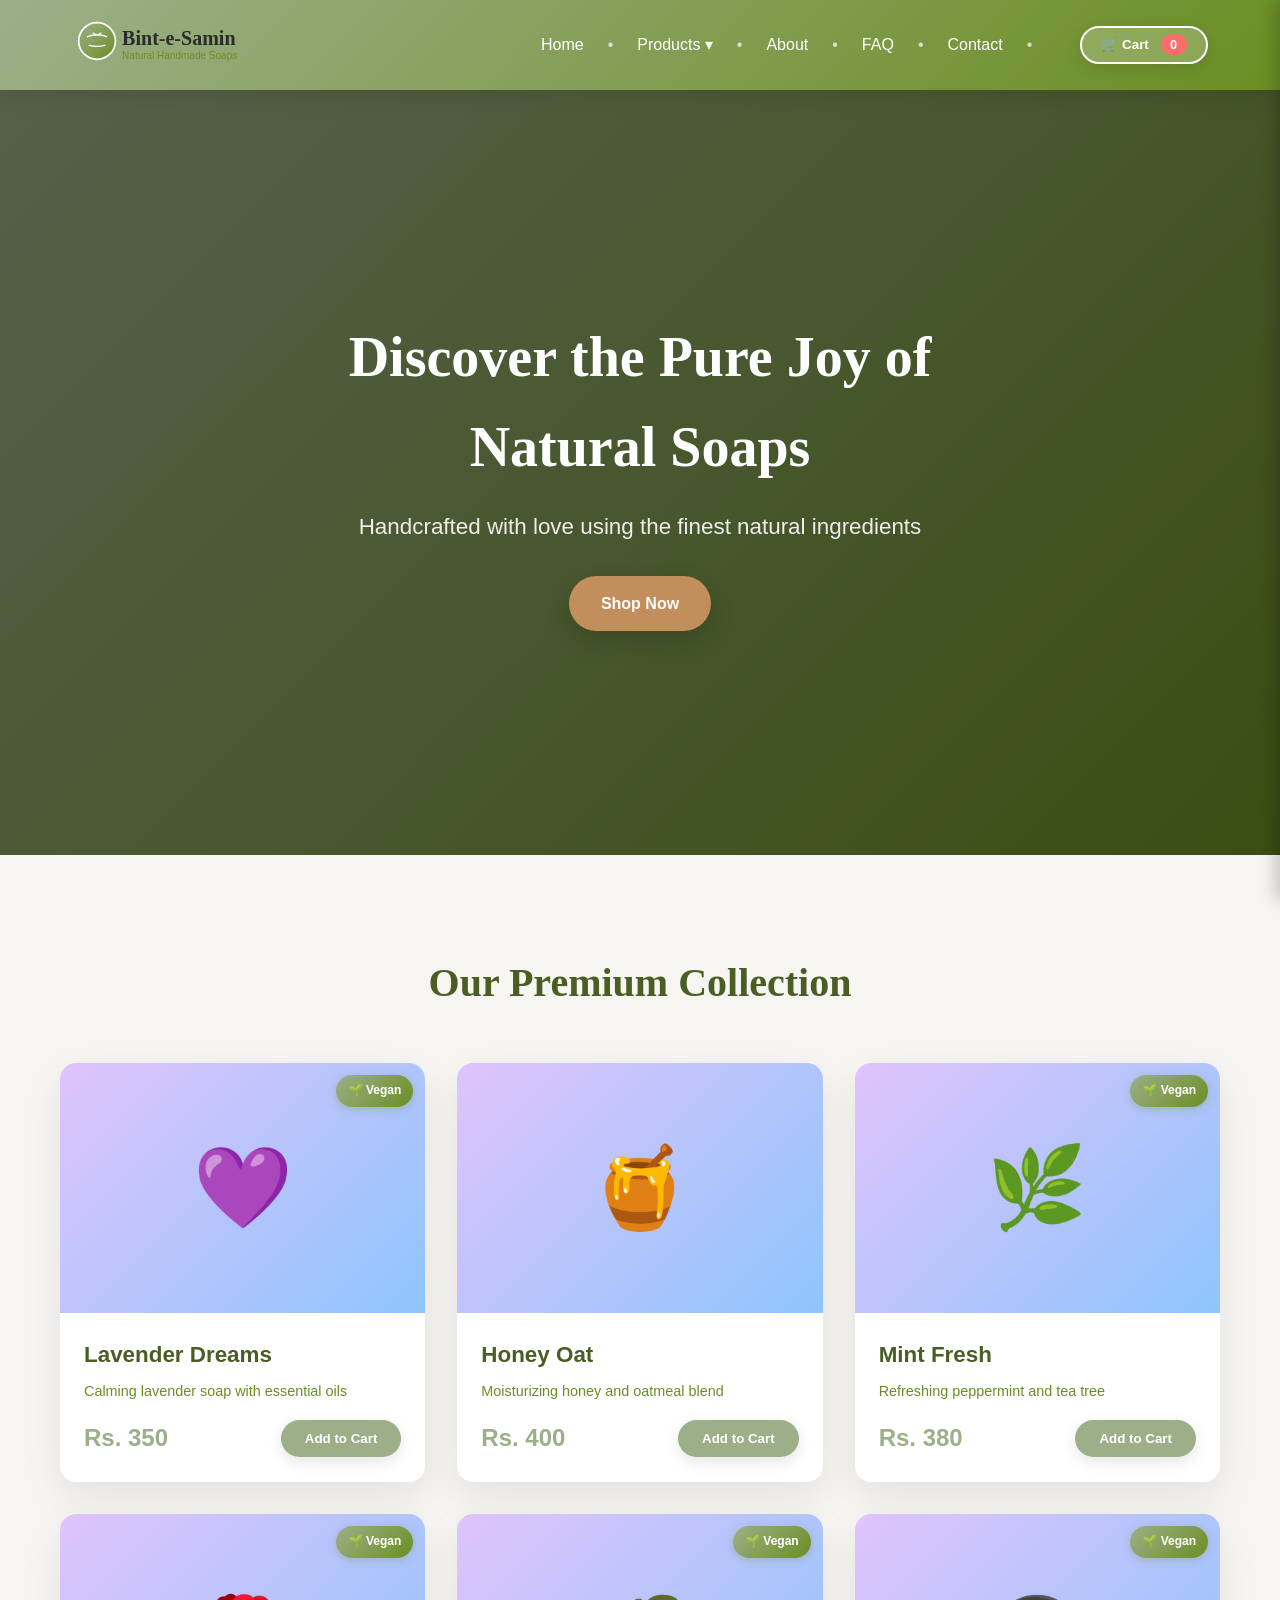
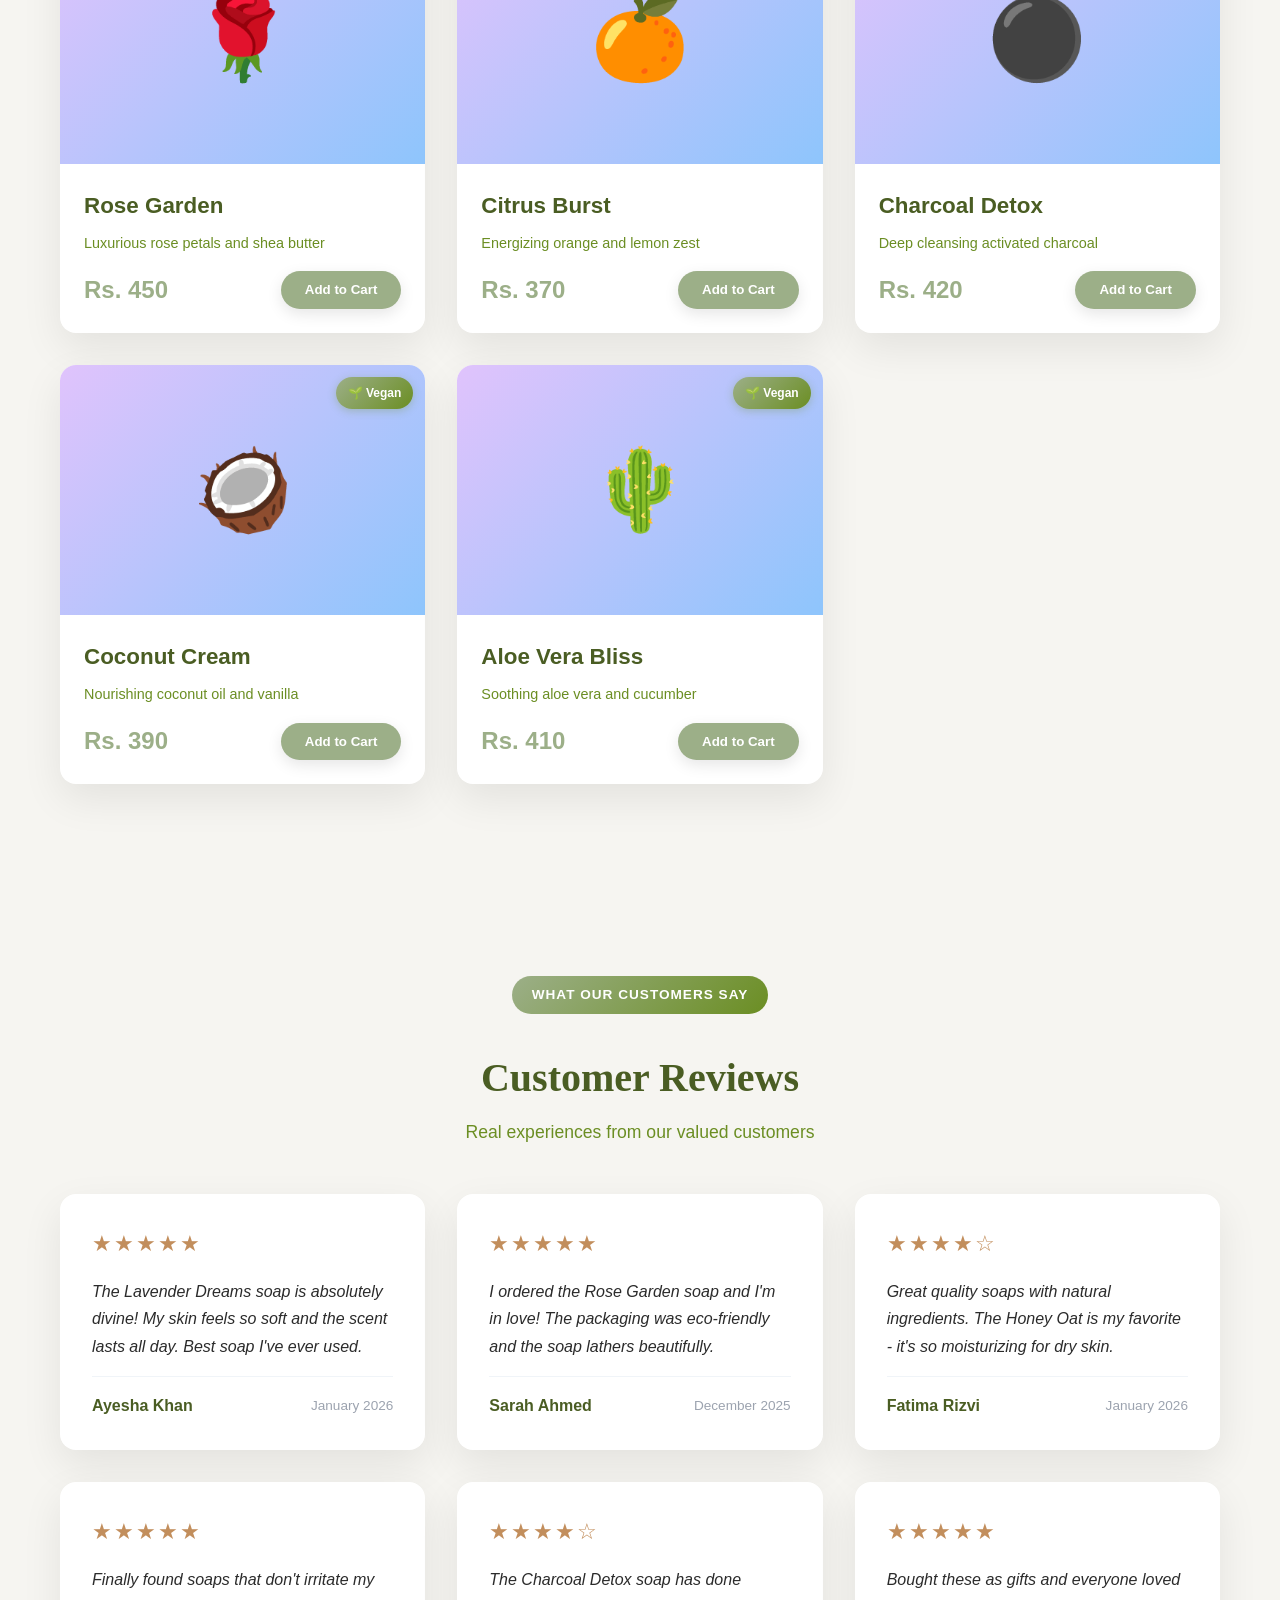
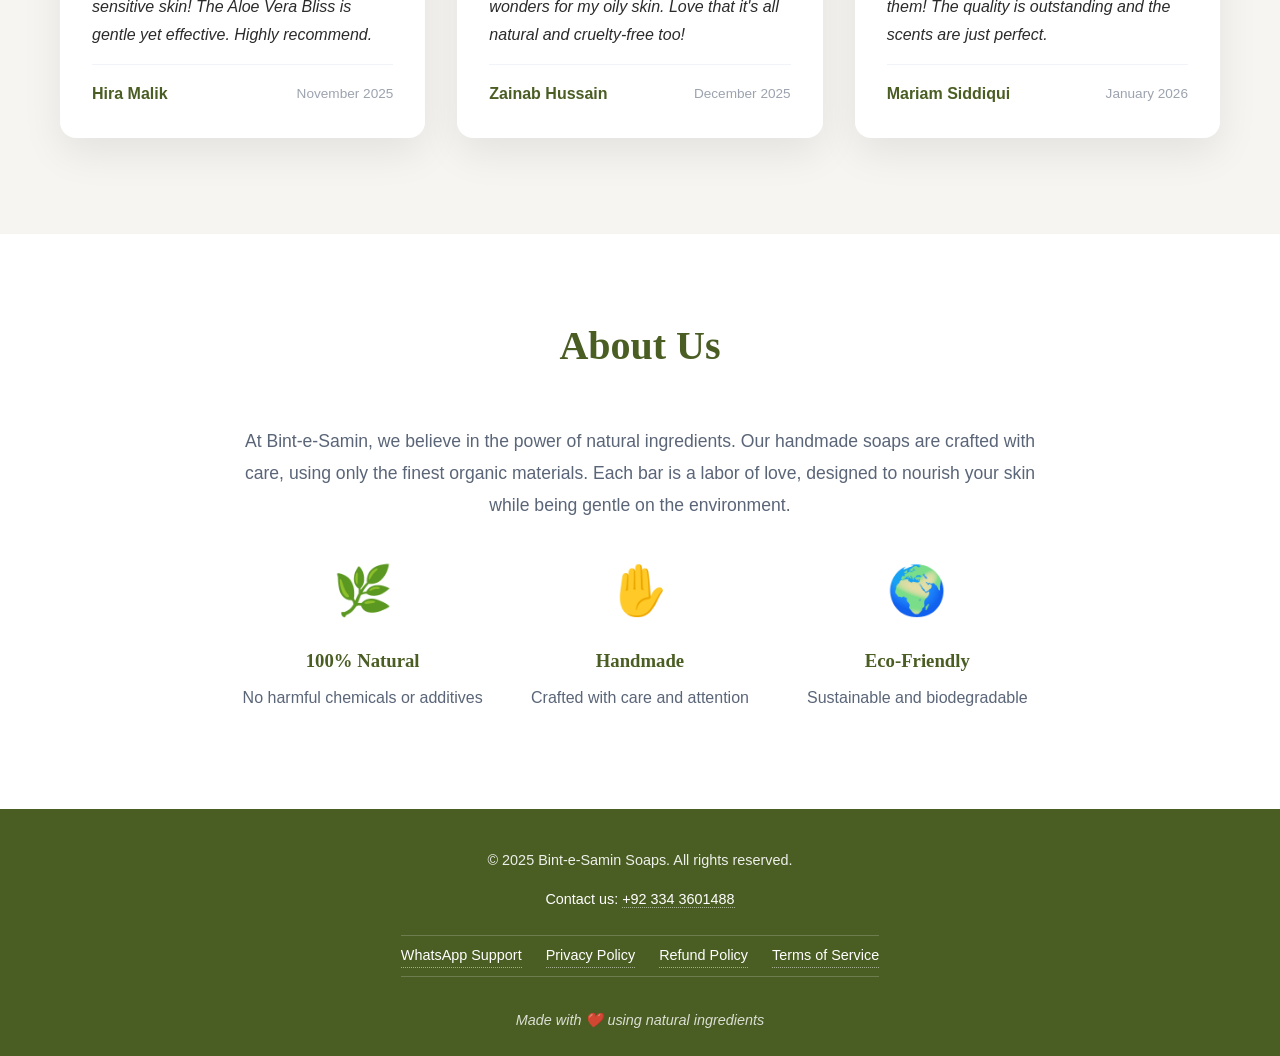
==== commit f0ff9ba8: "Fix oversized cart button on homepage mobile menu - Moved cart button inside <li> to match other pag" ====
--- a/index.html
+++ b/index.html
@@ -134,10 +134,10 @@
                         <li><a href="about.html">About</a></li>
                         <li><a href="faq.html">FAQ</a></li>
                         <li><a href="contact.html">Contact</a></li>
+                        <li><button class="cart-btn" id="cartBtn" aria-label="Open shopping cart" aria-expanded="false" aria-controls="cartSidebar">
+                            <span aria-hidden="true">🛒</span> Cart <span class="cart-count" id="cartCount" aria-live="polite" aria-label="Items in cart">0</span>
+                        </button></li>
                     </ul>
-                    <button class="cart-btn" aria-label="Open shopping cart" aria-expanded="false" aria-controls="cartSidebar">
-                        <span aria-hidden="true">🛒</span> Cart <span class="cart-count" id="cartCount" aria-live="polite" aria-label="Items in cart">0</span>
-                    </button>
                 </nav>
             </div>
         </div>
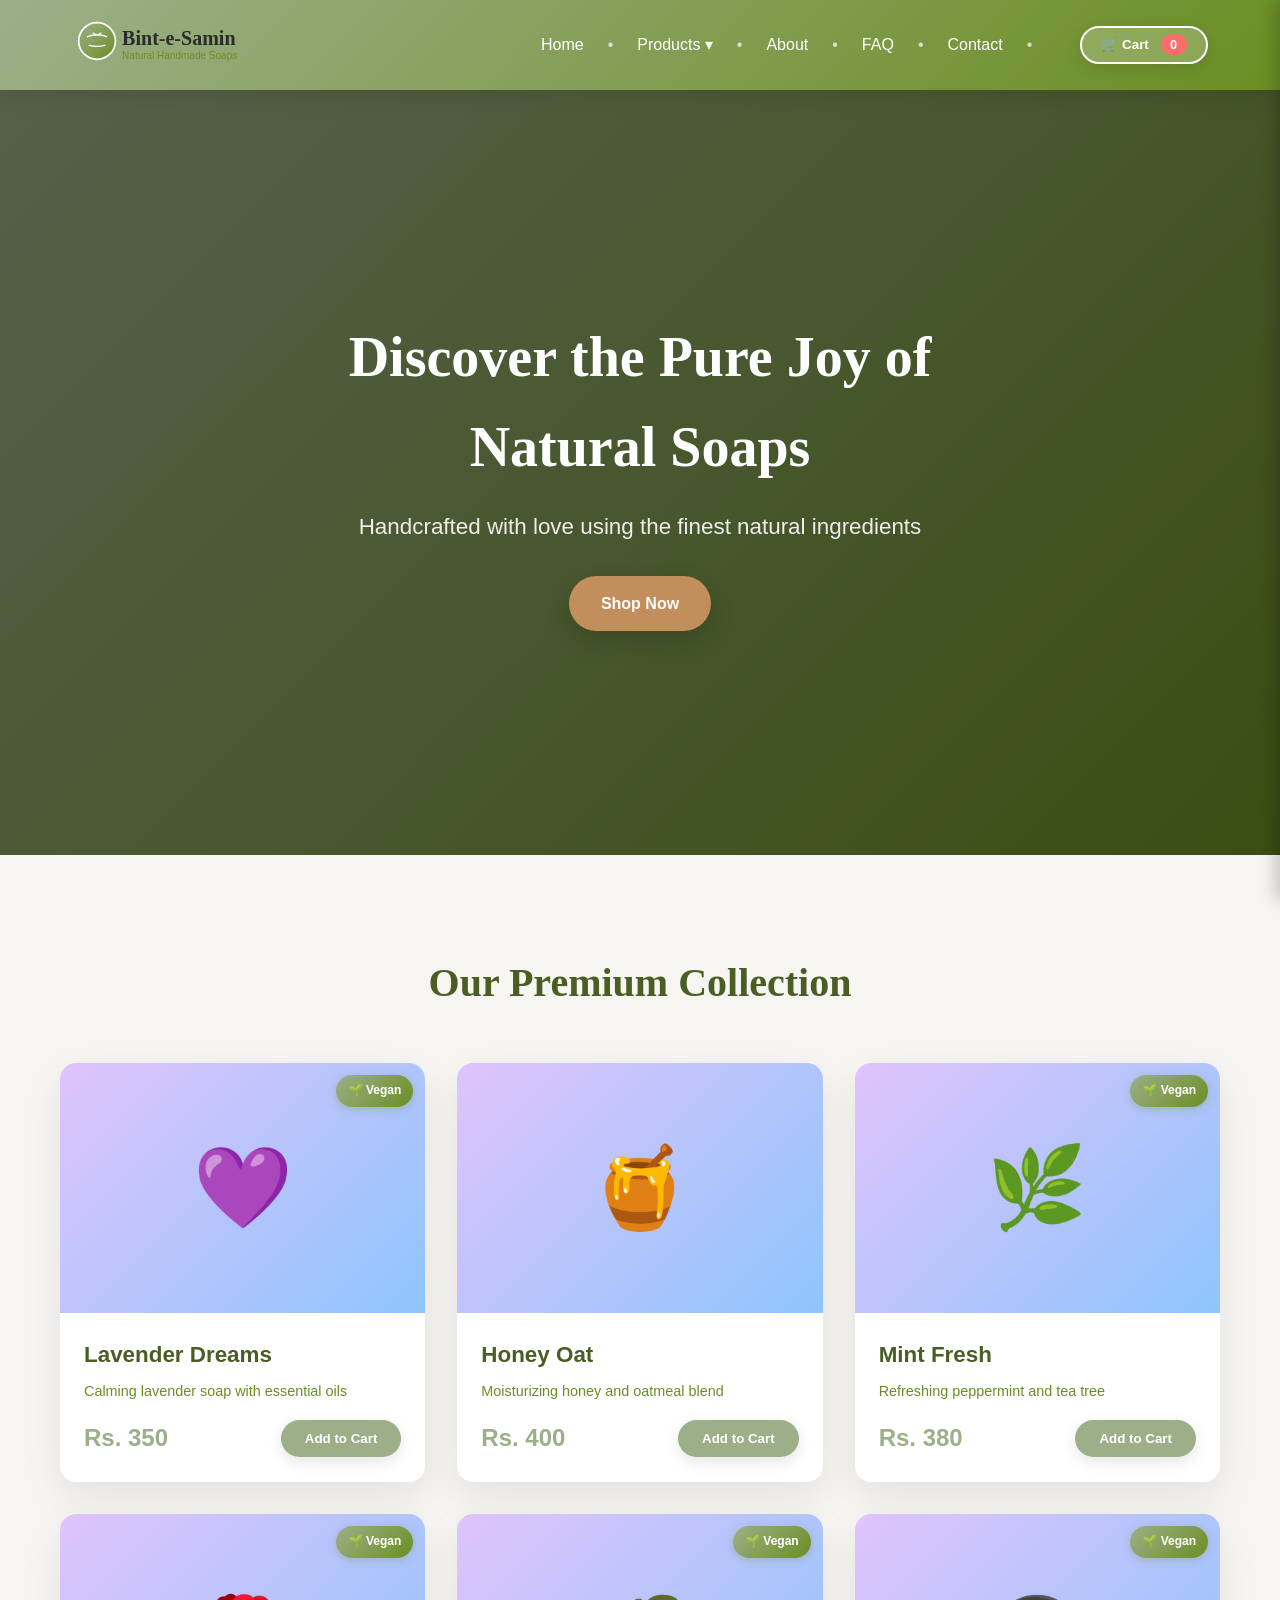
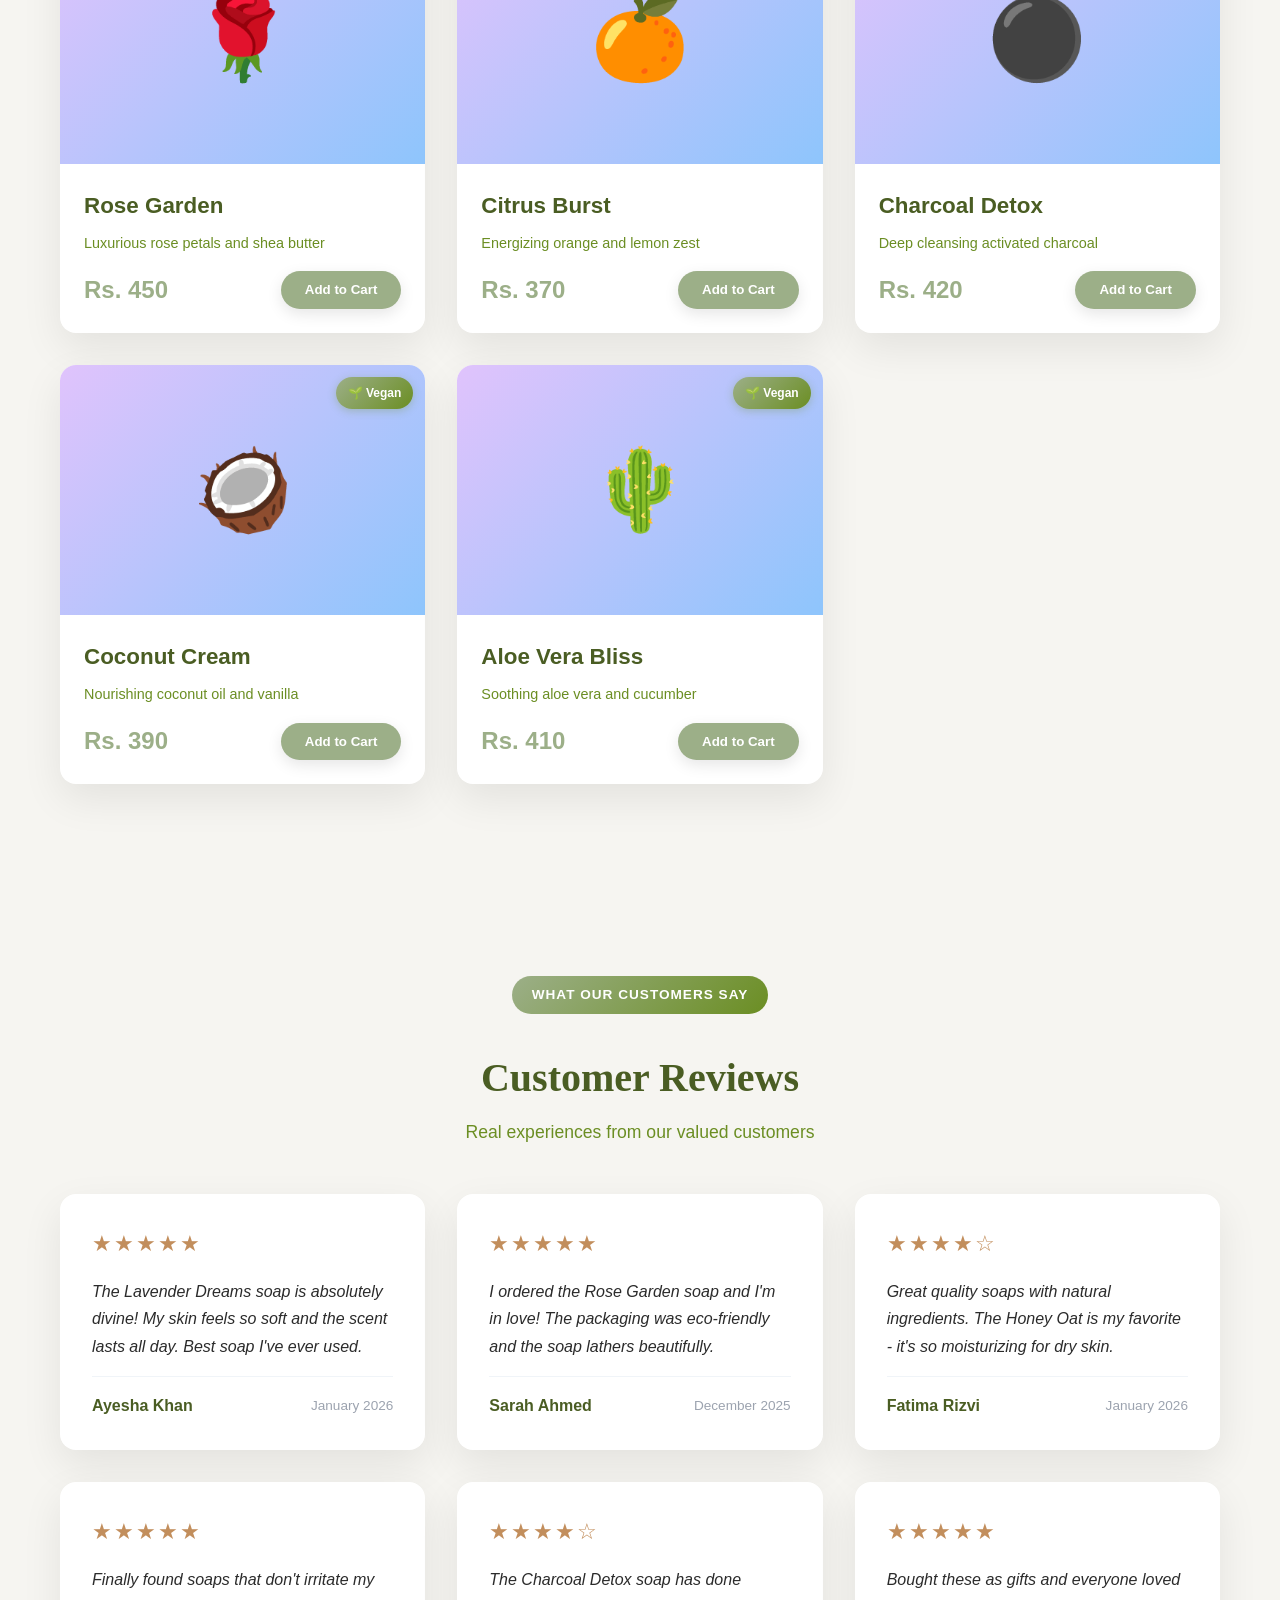
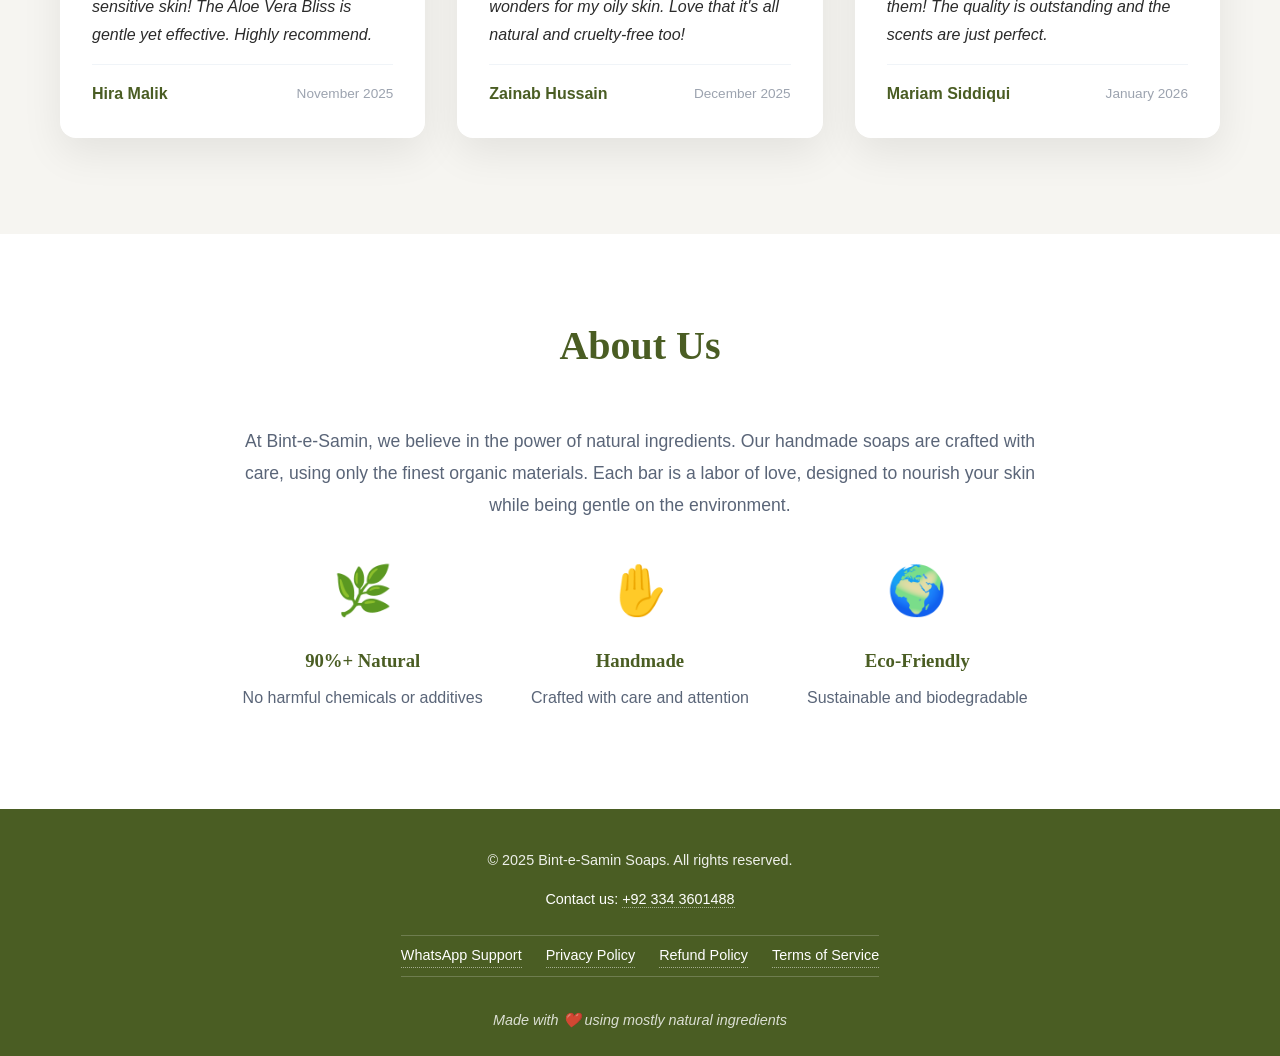
==== commit 71cef5b4: "Add scroll-triggered entrance animations to homepage features Added animate-on-scroll classes with s" ====
--- a/index.html
+++ b/index.html
@@ -22,13 +22,13 @@
     <!-- Open Graph / Facebook -->
     <meta property="og:type" content="website">
     <meta property="og:title" content="Bint-e-Samin Soaps - Natural Handmade Soaps">
-    <meta property="og:description" content="Discover handcrafted natural soaps made with organic ingredients. 100% natural, eco-friendly, and cruelty-free.">
+    <meta property="og:description" content="Discover handcrafted natural soaps made with organic ingredients. Made with 90%+ natural ingredients, eco-friendly, and cruelty-free.">
     <meta property="og:site_name" content="Bint-e-Samin Soaps">
 
     <!-- Twitter -->
     <meta name="twitter:card" content="summary_large_image">
     <meta name="twitter:title" content="Bint-e-Samin Soaps - Natural Handmade Soaps">
-    <meta name="twitter:description" content="Discover handcrafted natural soaps made with organic ingredients. 100% natural, eco-friendly, and cruelty-free.">
+    <meta name="twitter:description" content="Discover handcrafted natural soaps made with organic ingredients. Made with 90%+ natural ingredients, eco-friendly, and cruelty-free.">
     <meta name="twitter:image" content="https://mbilalsiddiqi.github.io/bint-e-samin-soaps/logo.svg">
 
     <!-- Theme Color -->
@@ -71,7 +71,7 @@
       "@id": "https://mbilalsiddiqi.github.io/bint-e-samin-soaps/#store",
       "name": "Bint-e-Samin Soaps",
       "alternateName": "Bint-e-Samin Natural Handmade Soaps",
-      "description": "Handcrafted natural soaps made with organic ingredients. 100% natural, eco-friendly, and cruelty-free products.",
+      "description": "Handcrafted natural soaps made with organic ingredients. Made with 90%+ natural ingredients, eco-friendly, and cruelty-free products.",
       "url": "https://mbilalsiddiqi.github.io/bint-e-samin-soaps",
       "logo": "https://mbilalsiddiqi.github.io/bint-e-samin-soaps/favicon.svg",
       "telephone": "+92-334-3601488",
@@ -186,17 +186,17 @@
                 <div class="about-content animate-on-scroll animate-fade-up">
                     <p>At Bint-e-Samin, we believe in the power of natural ingredients. Our handmade soaps are crafted with care, using only the finest organic materials. Each bar is a labor of love, designed to nourish your skin while being gentle on the environment.</p>
                     <div class="features" role="list">
-                        <div class="feature" role="listitem">
+                        <div class="feature animate-on-scroll animate-fade-up stagger-1" role="listitem">
                             <span class="feature-icon" aria-hidden="true">🌿</span>
-                            <h3>100% Natural</h3>
+                            <h3>90%+ Natural</h3>
                             <p>No harmful chemicals or additives</p>
                         </div>
-                        <div class="feature" role="listitem">
+                        <div class="feature animate-on-scroll animate-fade-up stagger-2" role="listitem">
                             <span class="feature-icon" aria-hidden="true">✋</span>
                             <h3>Handmade</h3>
                             <p>Crafted with care and attention</p>
                         </div>
-                        <div class="feature" role="listitem">
+                        <div class="feature animate-on-scroll animate-fade-up stagger-3" role="listitem">
                             <span class="feature-icon" aria-hidden="true">🌍</span>
                             <h3>Eco-Friendly</h3>
                             <p>Sustainable and biodegradable</p>
@@ -246,7 +246,7 @@
                     <a href="terms.html" class="footer-link">Terms of Service</a>
                 </div>
 
-                <p class="brand-message">Made with ❤️ using natural ingredients</p>
+                <p class="brand-message">Made with ❤️ using mostly natural ingredients</p>
             </div>
         </div>
     </footer>
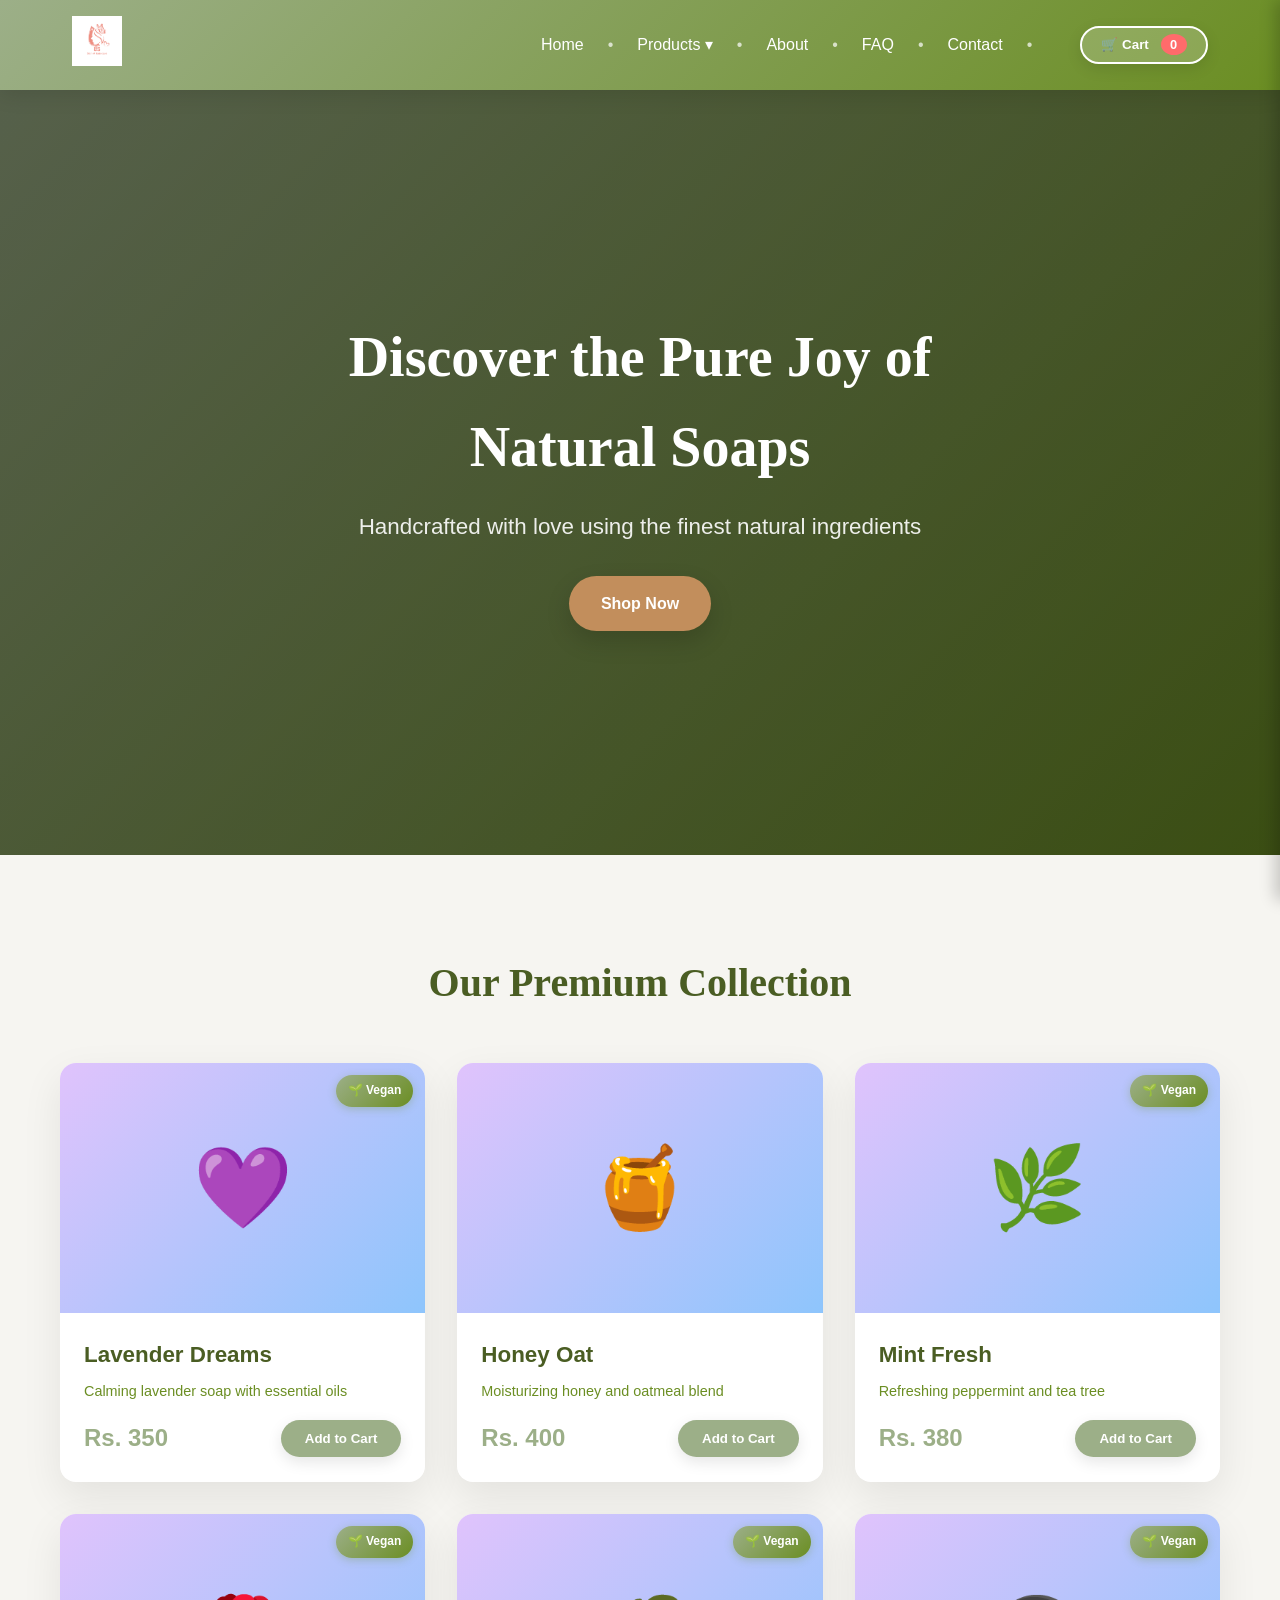
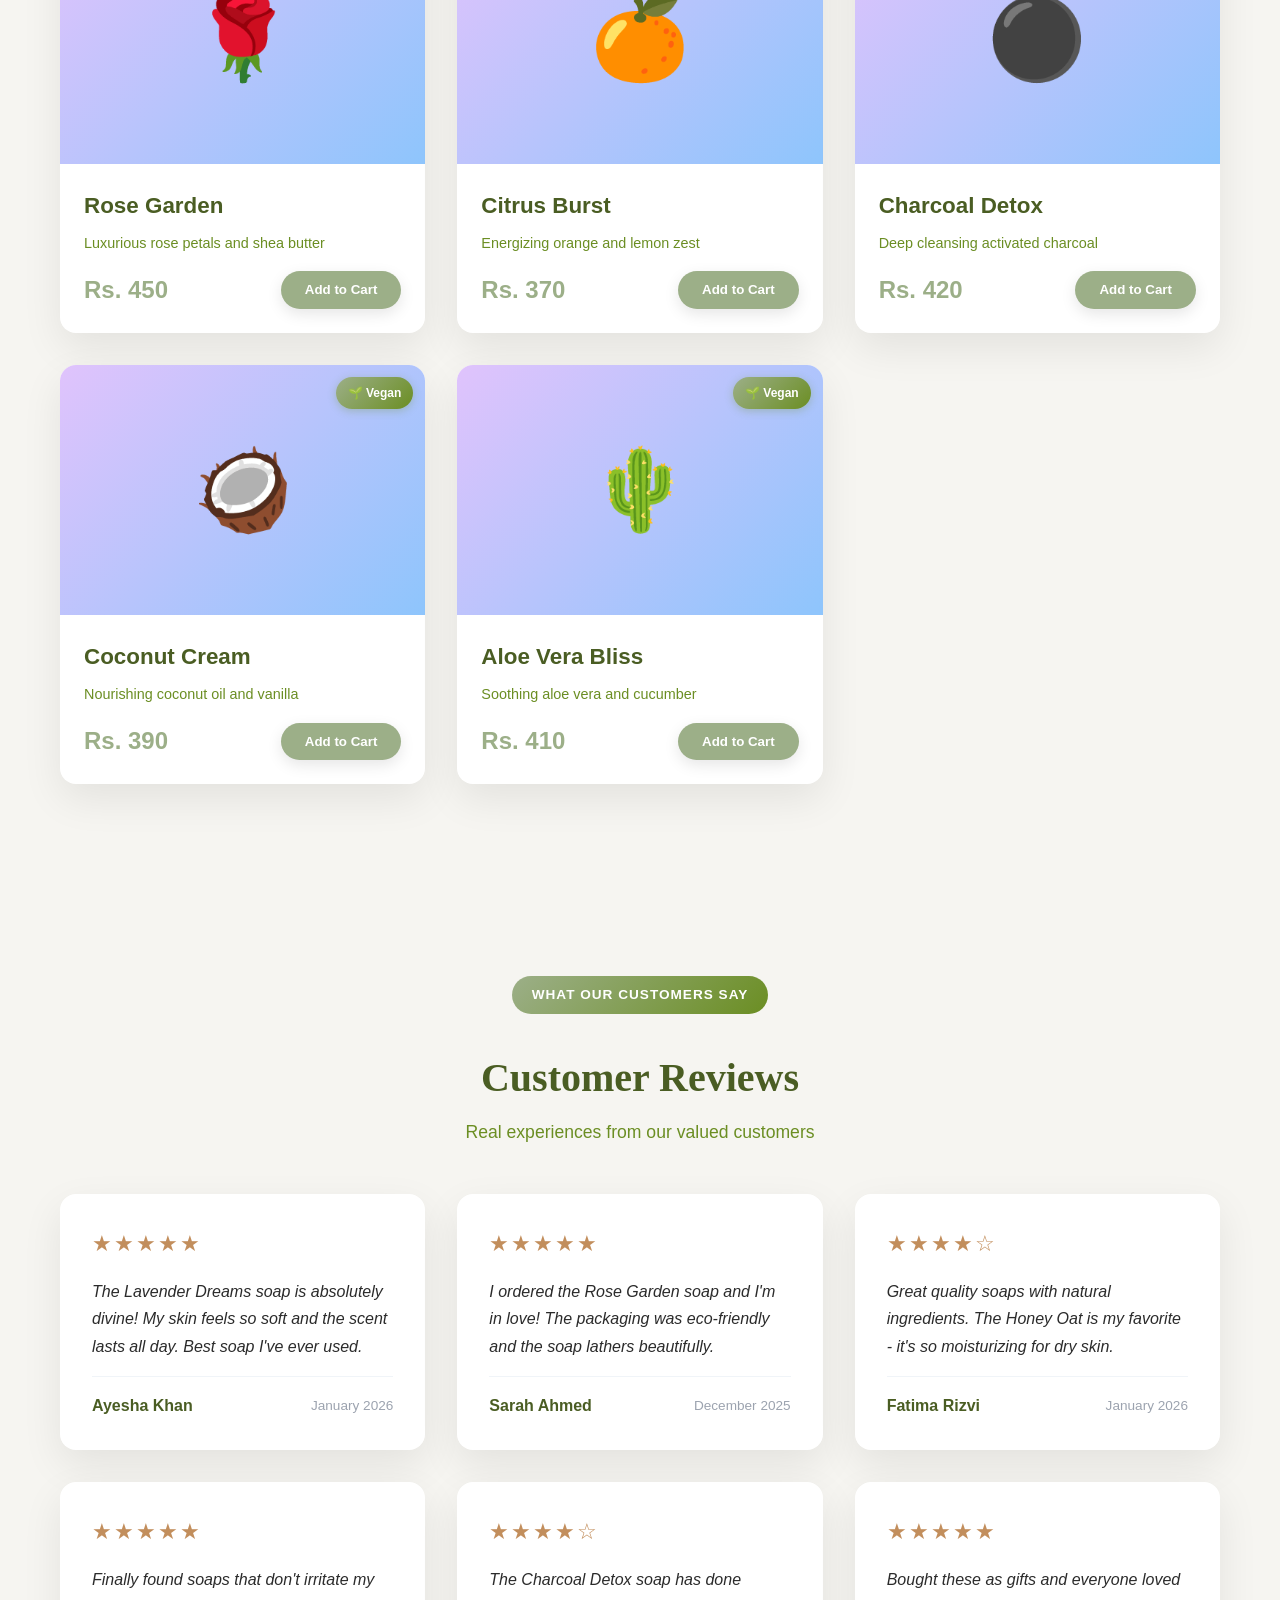
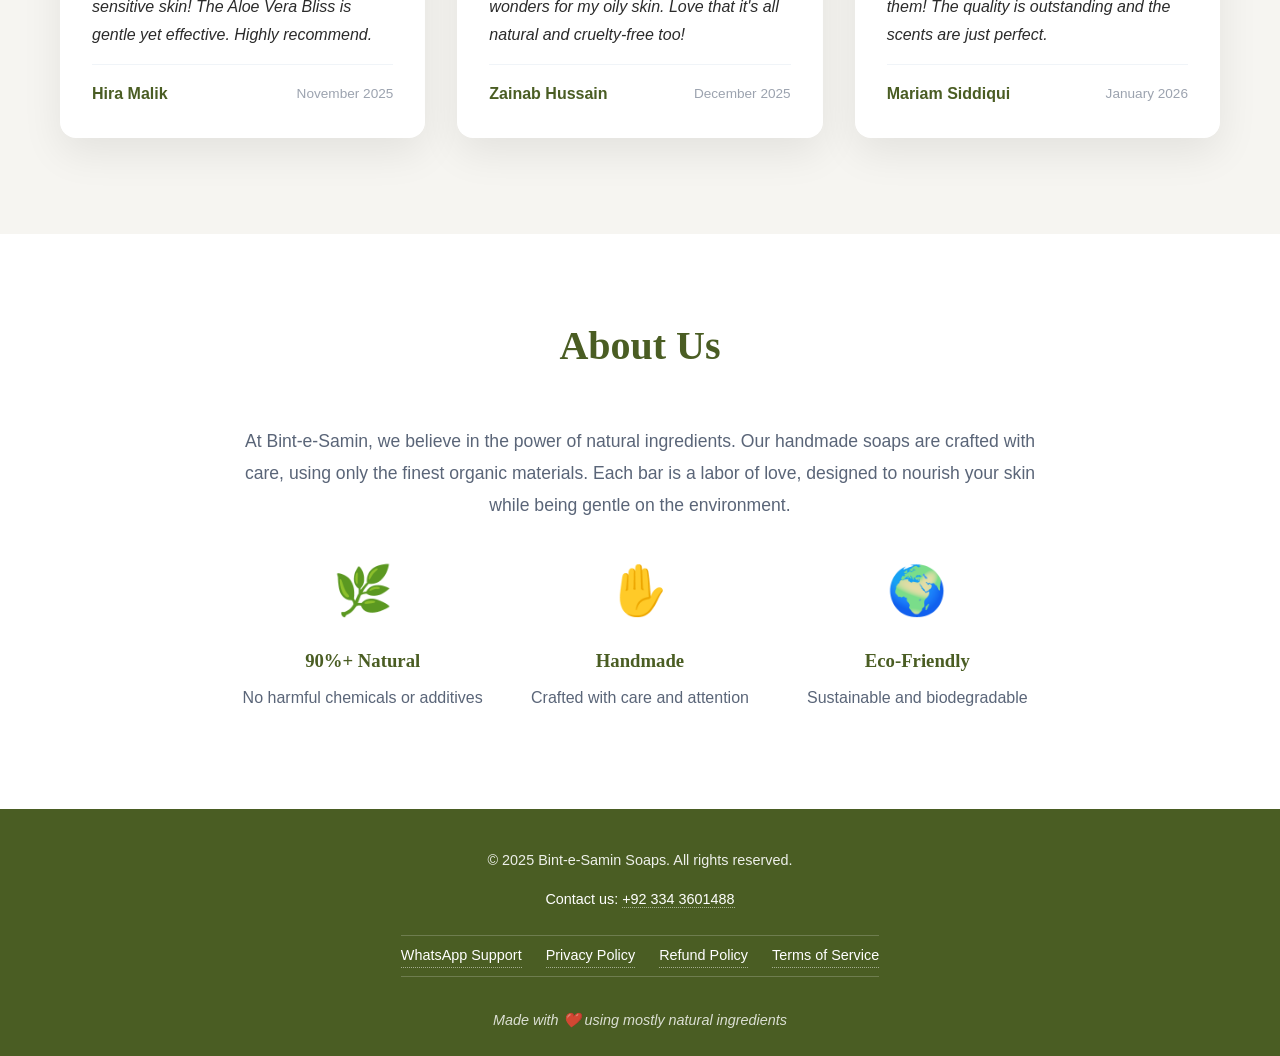
==== commit df3d9a67: "Replace site logo with new bint-e-samin.png brand logo Co-Authored-By: Claude Sonnet 4.6 <noreply@an" ====
--- a/index.html
+++ b/index.html
@@ -29,7 +29,7 @@
     <meta name="twitter:card" content="summary_large_image">
     <meta name="twitter:title" content="Bint-e-Samin Soaps - Natural Handmade Soaps">
     <meta name="twitter:description" content="Discover handcrafted natural soaps made with organic ingredients. Made with 90%+ natural ingredients, eco-friendly, and cruelty-free.">
-    <meta name="twitter:image" content="https://mbilalsiddiqi.github.io/bint-e-samin-soaps/logo.svg">
+    <meta name="twitter:image" content="https://mbilalsiddiqi.github.io/haircarebybs/assets/images/bint-e-samin.png">
 
     <!-- Theme Color -->
     <meta name="theme-color" content="#9CAF88">
@@ -40,7 +40,7 @@
     <link rel="apple-touch-icon" href="apple-touch-icon.png">
 
     <!-- Open Graph / Facebook -->
-    <meta property="og:image" content="https://mbilalsiddiqi.github.io/bint-e-samin-soaps/logo.svg">
+    <meta property="og:image" content="https://mbilalsiddiqi.github.io/haircarebybs/assets/images/bint-e-samin.png">
     <meta property="og:image:alt" content="Bint-e-Samin Soaps Logo">
     <meta property="og:image:width" content="200">
     <meta property="og:image:height" content="60">
@@ -55,10 +55,10 @@
       "@type": "WebSite",
       "name": "Bint-e-Samin Soaps",
       "alternateName": "Bint-e-Samin Natural Handmade Soaps",
-      "url": "https://mbilalsiddiqi.github.io/bint-e-samin-soaps",
+      "url": "https://mbilalsiddiqi.github.io/haircarebybs",
       "potentialAction": {
         "@type": "SearchAction",
-        "target": "https://mbilalsiddiqi.github.io/bint-e-samin-soaps/?search={search_term_string}",
+        "target": "https://mbilalsiddiqi.github.io/haircarebybs/?search={search_term_string}",
         "query-input": "required name=search_term_string"
       }
     }
@@ -68,12 +68,12 @@
     {
       "@context": "https://schema.org",
       "@type": "Store",
-      "@id": "https://mbilalsiddiqi.github.io/bint-e-samin-soaps/#store",
+      "@id": "https://mbilalsiddiqi.github.io/haircarebybs/#store",
       "name": "Bint-e-Samin Soaps",
       "alternateName": "Bint-e-Samin Natural Handmade Soaps",
       "description": "Handcrafted natural soaps made with organic ingredients. Made with 90%+ natural ingredients, eco-friendly, and cruelty-free products.",
-      "url": "https://mbilalsiddiqi.github.io/bint-e-samin-soaps",
-      "logo": "https://mbilalsiddiqi.github.io/bint-e-samin-soaps/favicon.svg",
+      "url": "https://mbilalsiddiqi.github.io/haircarebybs",
+      "logo": "https://mbilalsiddiqi.github.io/haircarebybs/favicon.svg",
       "telephone": "+92-334-3601488",
       "address": {
         "@type": "PostalAddress",
@@ -120,7 +120,7 @@
         <div class="navbar">
             <div class="container">
                 <a href="index.html" class="logo">
-                    <img src="logo.svg" alt="Bint-e-Samin Soaps - Natural Handmade Soaps" class="logo-img">
+                    <img src="assets/images/bint-e-samin.png" alt="Bint-e-Samin Soaps - Natural Handmade Soaps" class="logo-img">
                 </a>
                 <button class="hamburger" id="hamburger" aria-label="Toggle navigation menu" aria-expanded="false" aria-controls="navLinks">
                     <span></span>
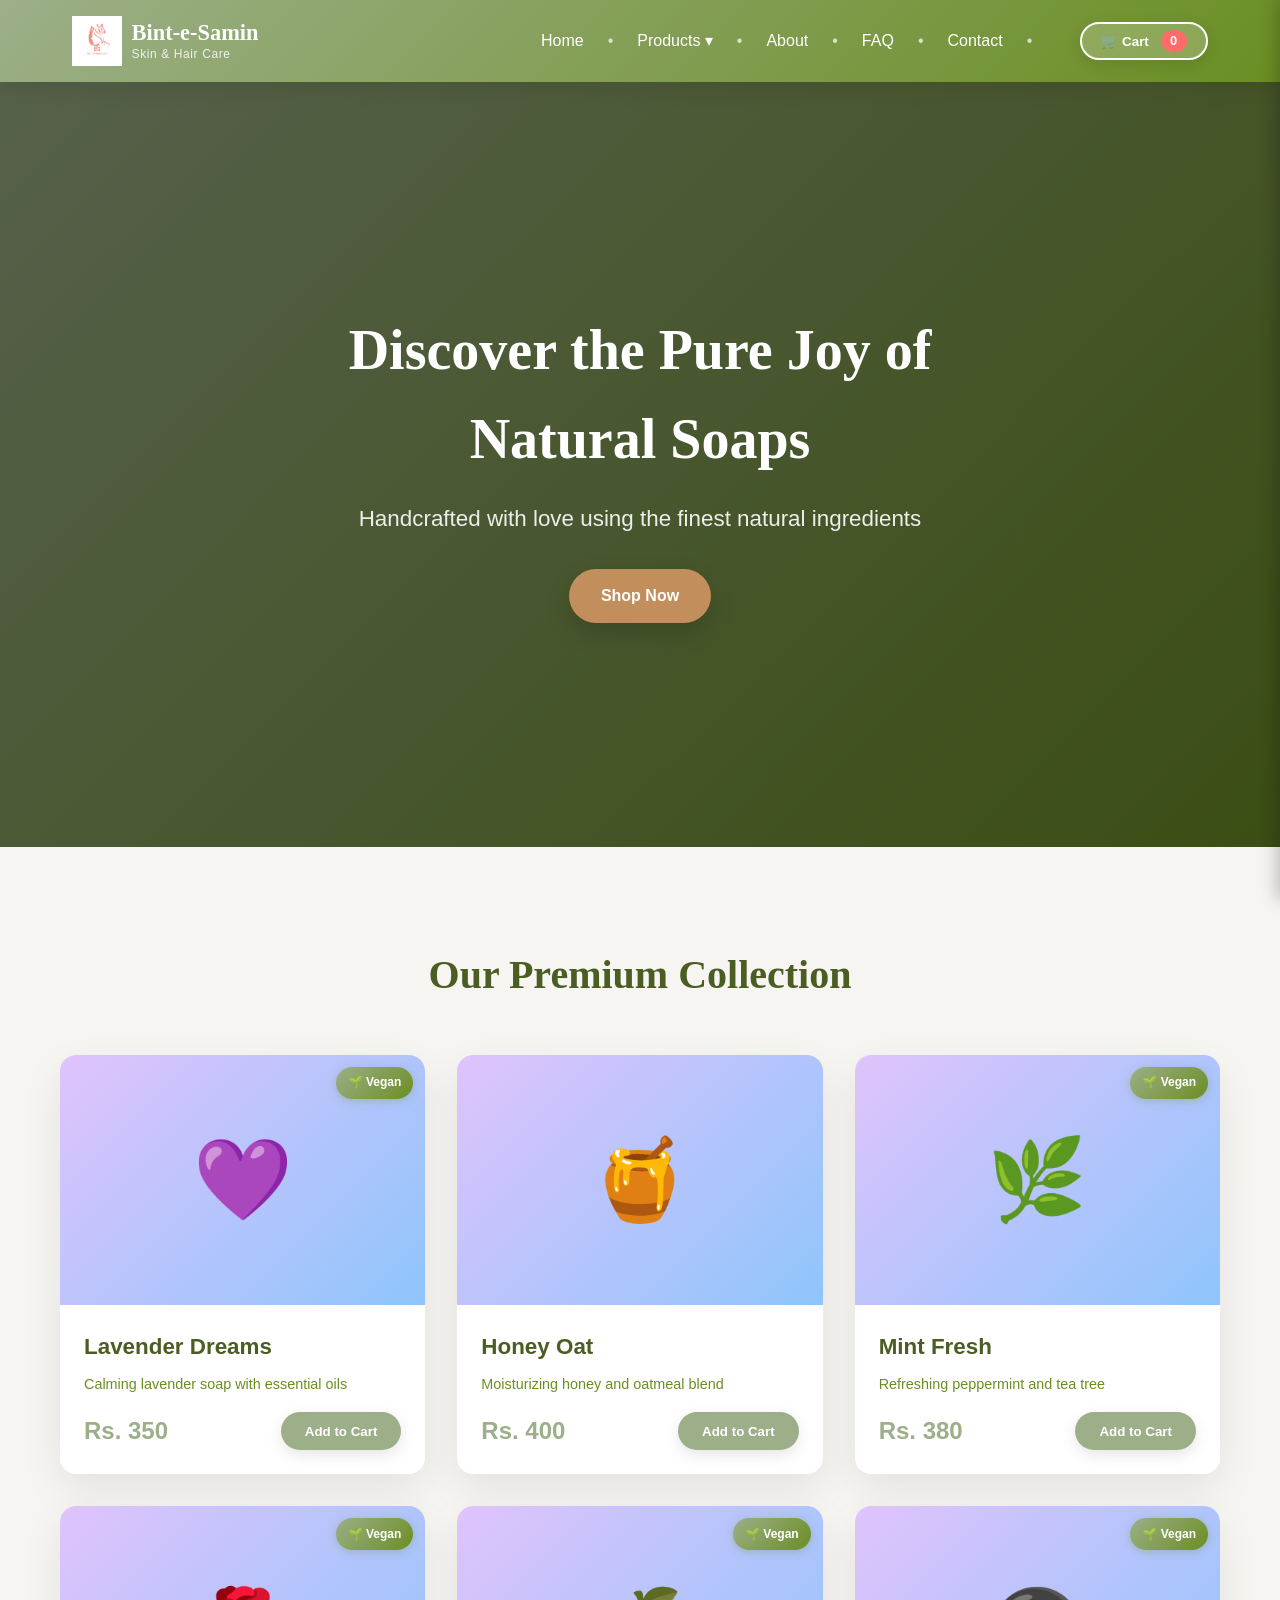
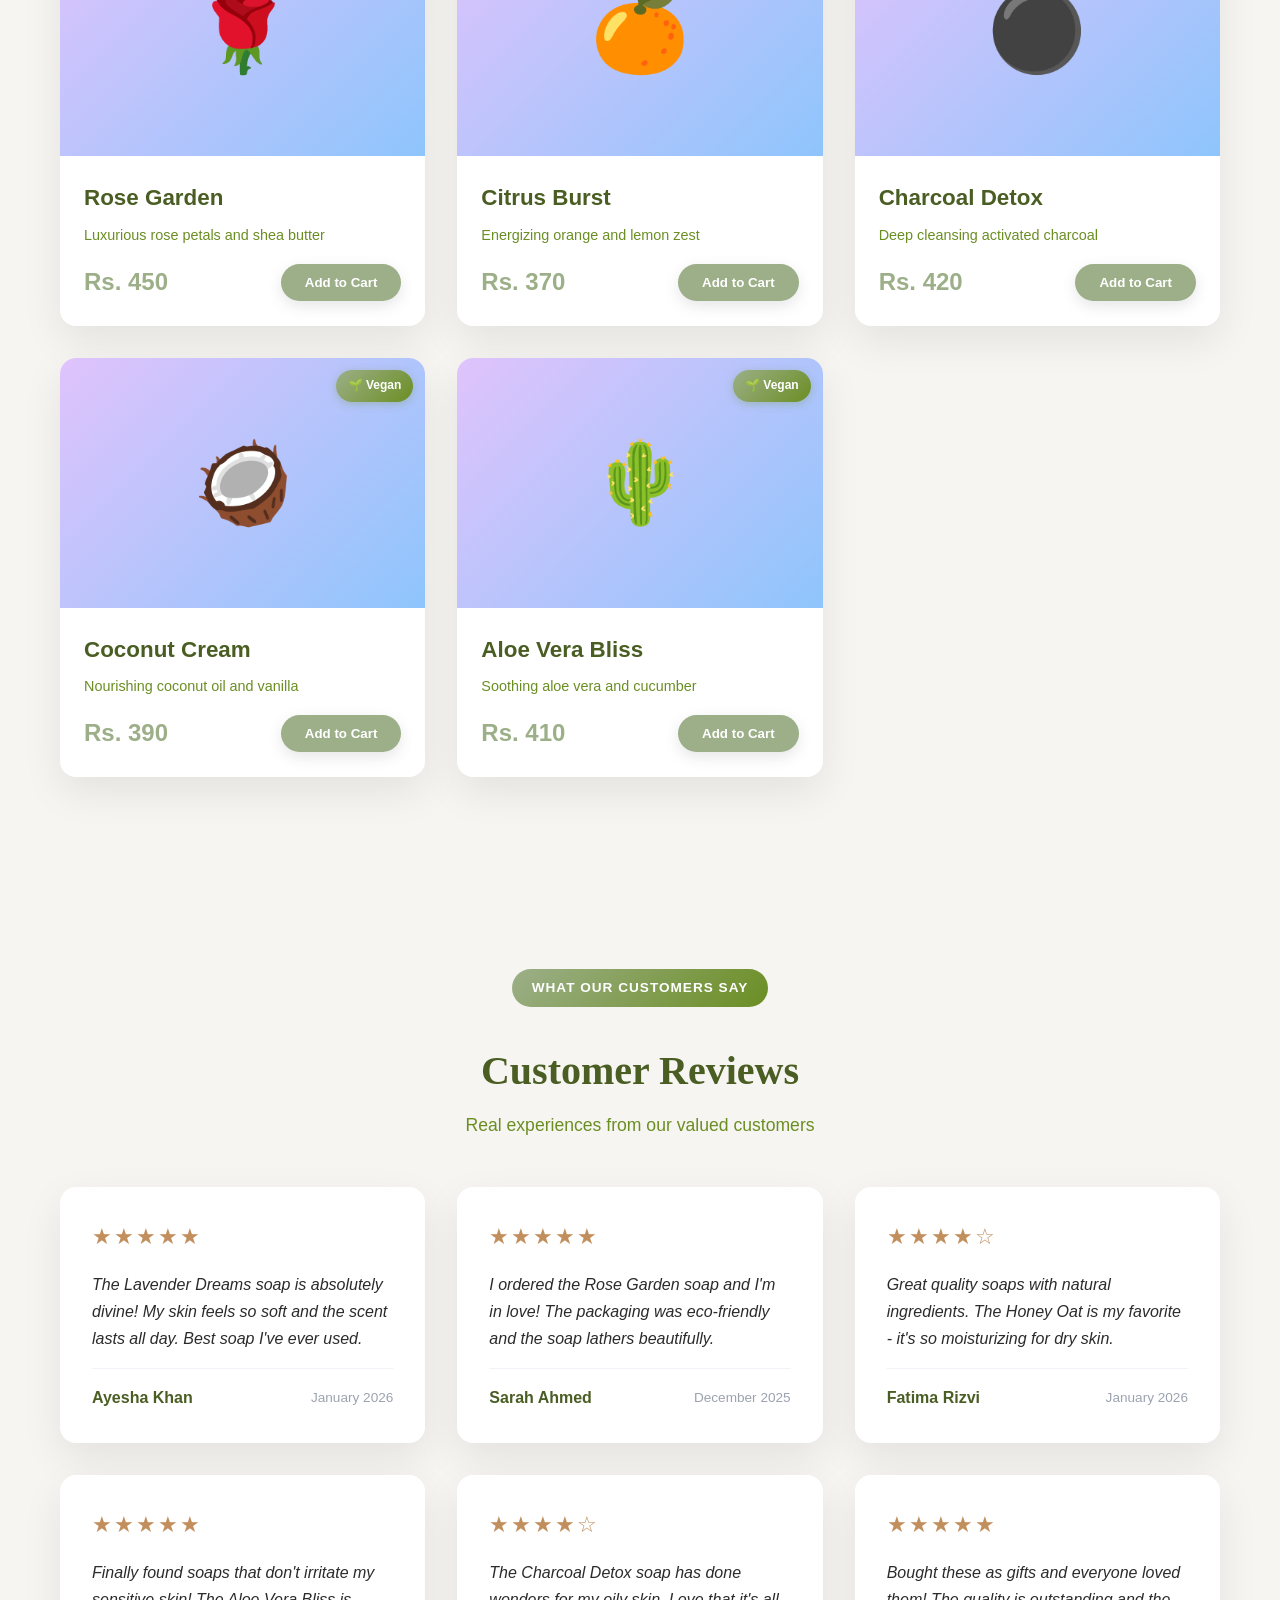
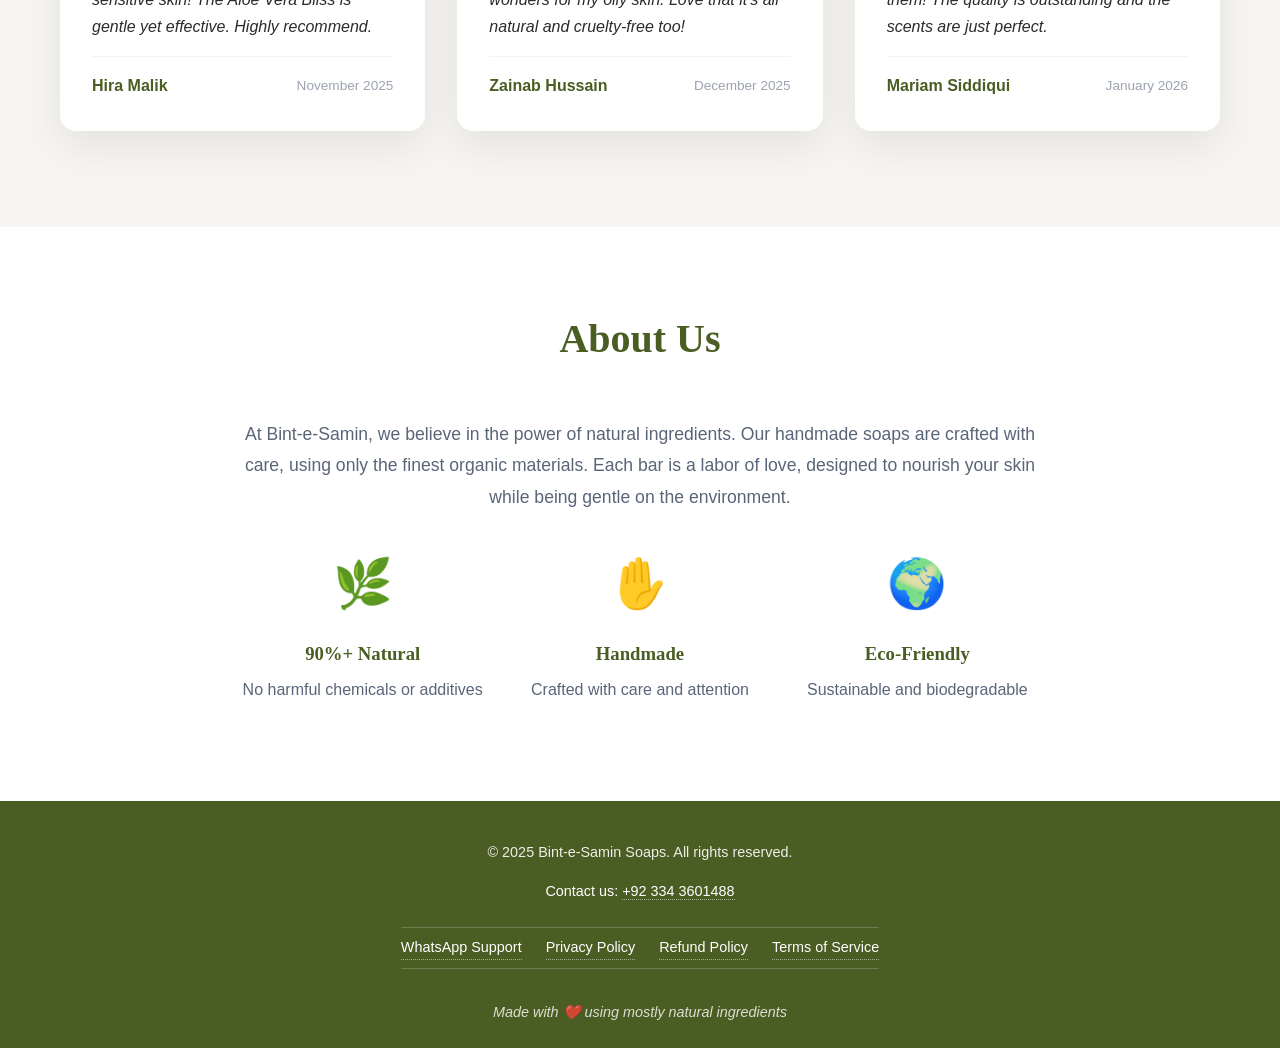
==== commit c923c1d4: "Add brand text (Bint-e-Samin / Skin & Hair Care) next to logo Co-Authored-By: Claude Sonnet 4.6 <nor" ====
--- a/index.html
+++ b/index.html
@@ -29,7 +29,7 @@
     <meta name="twitter:card" content="summary_large_image">
     <meta name="twitter:title" content="Bint-e-Samin Soaps - Natural Handmade Soaps">
     <meta name="twitter:description" content="Discover handcrafted natural soaps made with organic ingredients. Made with 90%+ natural ingredients, eco-friendly, and cruelty-free.">
-    <meta name="twitter:image" content="https://mbilalsiddiqi.github.io/haircarebybs/assets/images/bint-e-samin.png">
+    <meta name="twitter:image" content="https://mbilalsiddiqi.github.io/glowbybs/assets/images/bint-e-samin.png">
 
     <!-- Theme Color -->
     <meta name="theme-color" content="#9CAF88">
@@ -40,7 +40,7 @@
     <link rel="apple-touch-icon" href="apple-touch-icon.png">
 
     <!-- Open Graph / Facebook -->
-    <meta property="og:image" content="https://mbilalsiddiqi.github.io/haircarebybs/assets/images/bint-e-samin.png">
+    <meta property="og:image" content="https://mbilalsiddiqi.github.io/glowbybs/assets/images/bint-e-samin.png">
     <meta property="og:image:alt" content="Bint-e-Samin Soaps Logo">
     <meta property="og:image:width" content="200">
     <meta property="og:image:height" content="60">
@@ -55,10 +55,10 @@
       "@type": "WebSite",
       "name": "Bint-e-Samin Soaps",
       "alternateName": "Bint-e-Samin Natural Handmade Soaps",
-      "url": "https://mbilalsiddiqi.github.io/haircarebybs",
+      "url": "https://mbilalsiddiqi.github.io/glowbybs",
       "potentialAction": {
         "@type": "SearchAction",
-        "target": "https://mbilalsiddiqi.github.io/haircarebybs/?search={search_term_string}",
+        "target": "https://mbilalsiddiqi.github.io/glowbybs/?search={search_term_string}",
         "query-input": "required name=search_term_string"
       }
     }
@@ -68,12 +68,12 @@
     {
       "@context": "https://schema.org",
       "@type": "Store",
-      "@id": "https://mbilalsiddiqi.github.io/haircarebybs/#store",
+      "@id": "https://mbilalsiddiqi.github.io/glowbybs/#store",
       "name": "Bint-e-Samin Soaps",
       "alternateName": "Bint-e-Samin Natural Handmade Soaps",
       "description": "Handcrafted natural soaps made with organic ingredients. Made with 90%+ natural ingredients, eco-friendly, and cruelty-free products.",
-      "url": "https://mbilalsiddiqi.github.io/haircarebybs",
-      "logo": "https://mbilalsiddiqi.github.io/haircarebybs/favicon.svg",
+      "url": "https://mbilalsiddiqi.github.io/glowbybs",
+      "logo": "https://mbilalsiddiqi.github.io/glowbybs/favicon.svg",
       "telephone": "+92-334-3601488",
       "address": {
         "@type": "PostalAddress",
@@ -120,7 +120,8 @@
         <div class="navbar">
             <div class="container">
                 <a href="index.html" class="logo">
-                    <img src="assets/images/bint-e-samin.png" alt="Bint-e-Samin Soaps - Natural Handmade Soaps" class="logo-img">
+                    <img src="assets/images/bint-e-samin.png" alt="Bint-e-Samin Soaps" class="logo-img">
+                    <div class="logo-text"><span class="logo-name">Bint-e-Samin</span><span class="logo-tagline">Skin &amp; Hair Care</span></div>
                 </a>
                 <button class="hamburger" id="hamburger" aria-label="Toggle navigation menu" aria-expanded="false" aria-controls="navLinks">
                     <span></span>
--- a/assets/css/styles.css
+++ b/assets/css/styles.css
@@ -146,7 +146,10 @@
     text-decoration: none;
     color: white;
     transition: opacity 0.3s;
-    flex-shrink: 0; /* Prevent logo from shrinking */
+    flex-shrink: 0;
+    display: flex;
+    align-items: center;
+    gap: 0.6rem;
 }
 
 .logo:hover {
@@ -157,6 +160,25 @@
     height: 50px;
     width: auto;
     max-width: 100%;
+}
+
+.logo-text {
+    display: flex;
+    flex-direction: column;
+    line-height: 1.2;
+}
+
+.logo-name {
+    font-family: 'Playfair Display', serif;
+    font-size: 1.4rem;
+    font-weight: 700;
+    color: white;
+}
+
+.logo-tagline {
+    font-size: 0.75rem;
+    color: rgba(255, 255, 255, 0.85);
+    letter-spacing: 0.05em;
 }
 
 .logo h1 {
